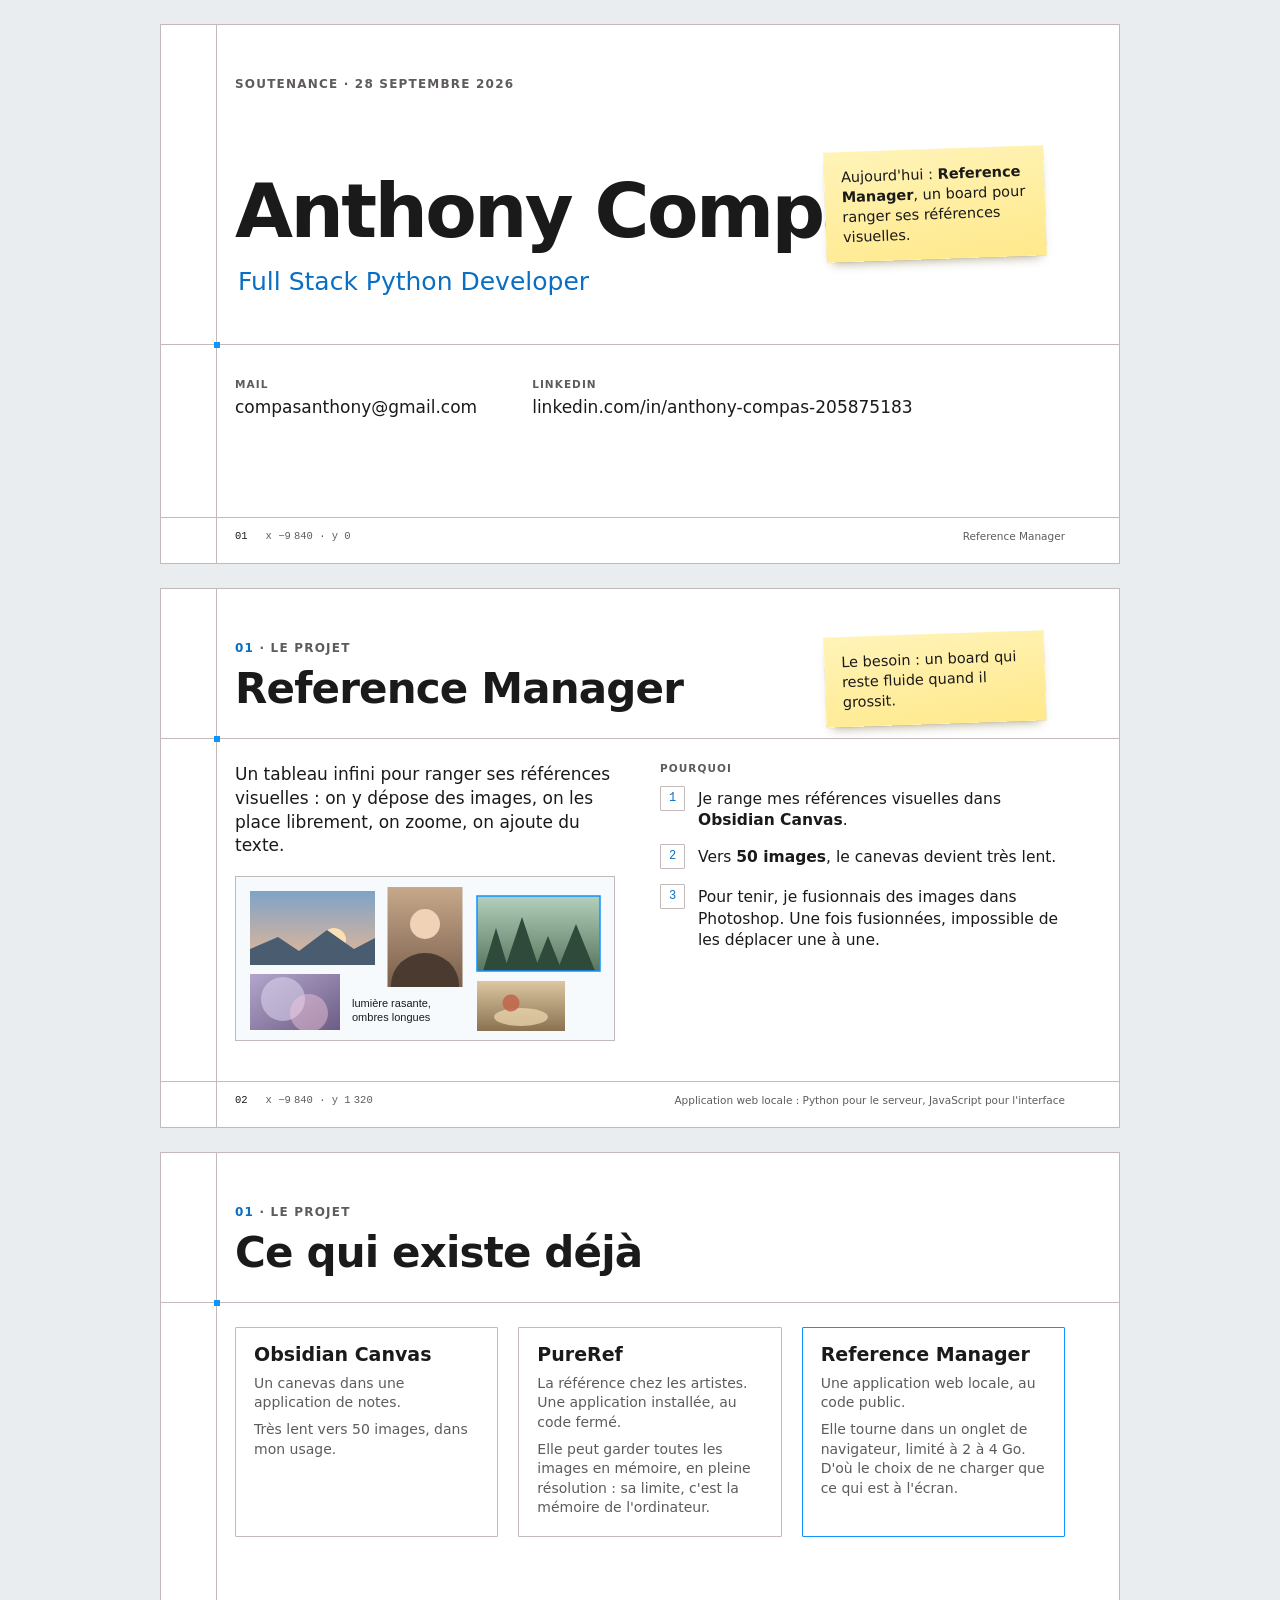
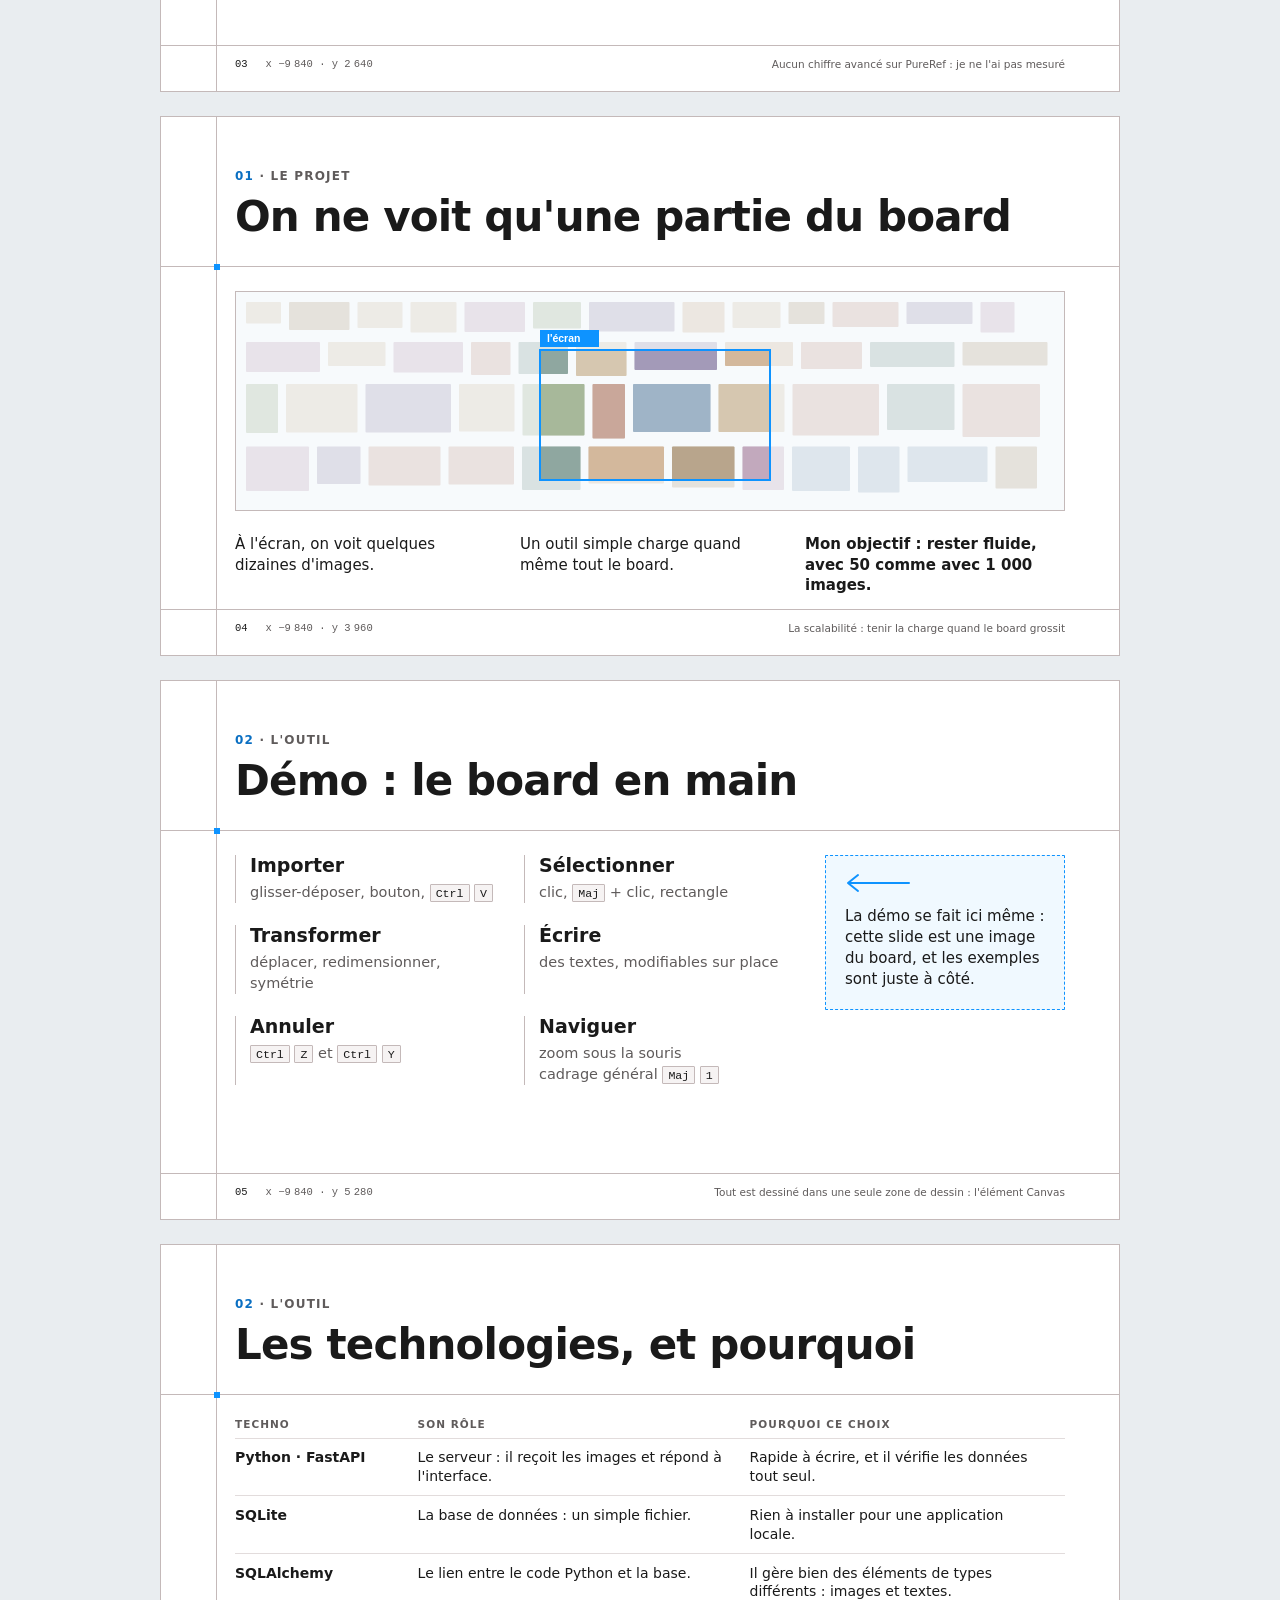
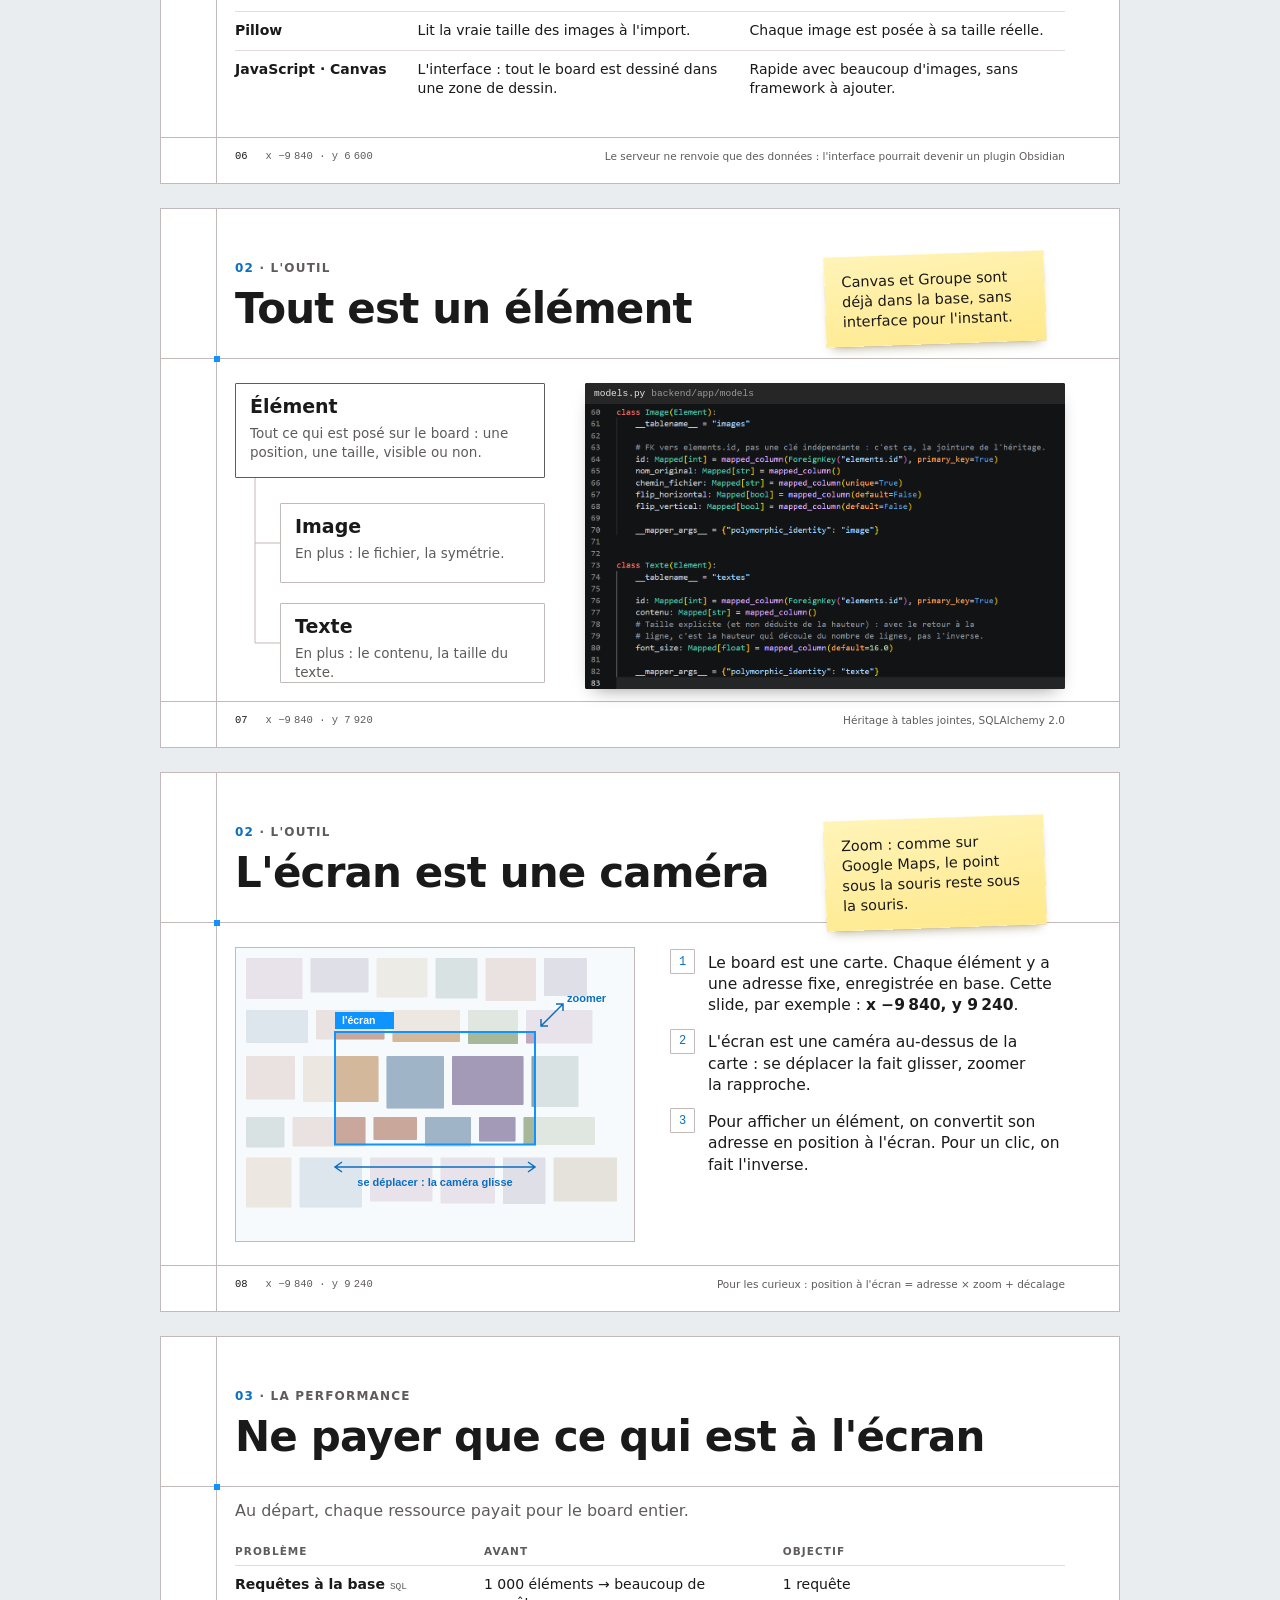
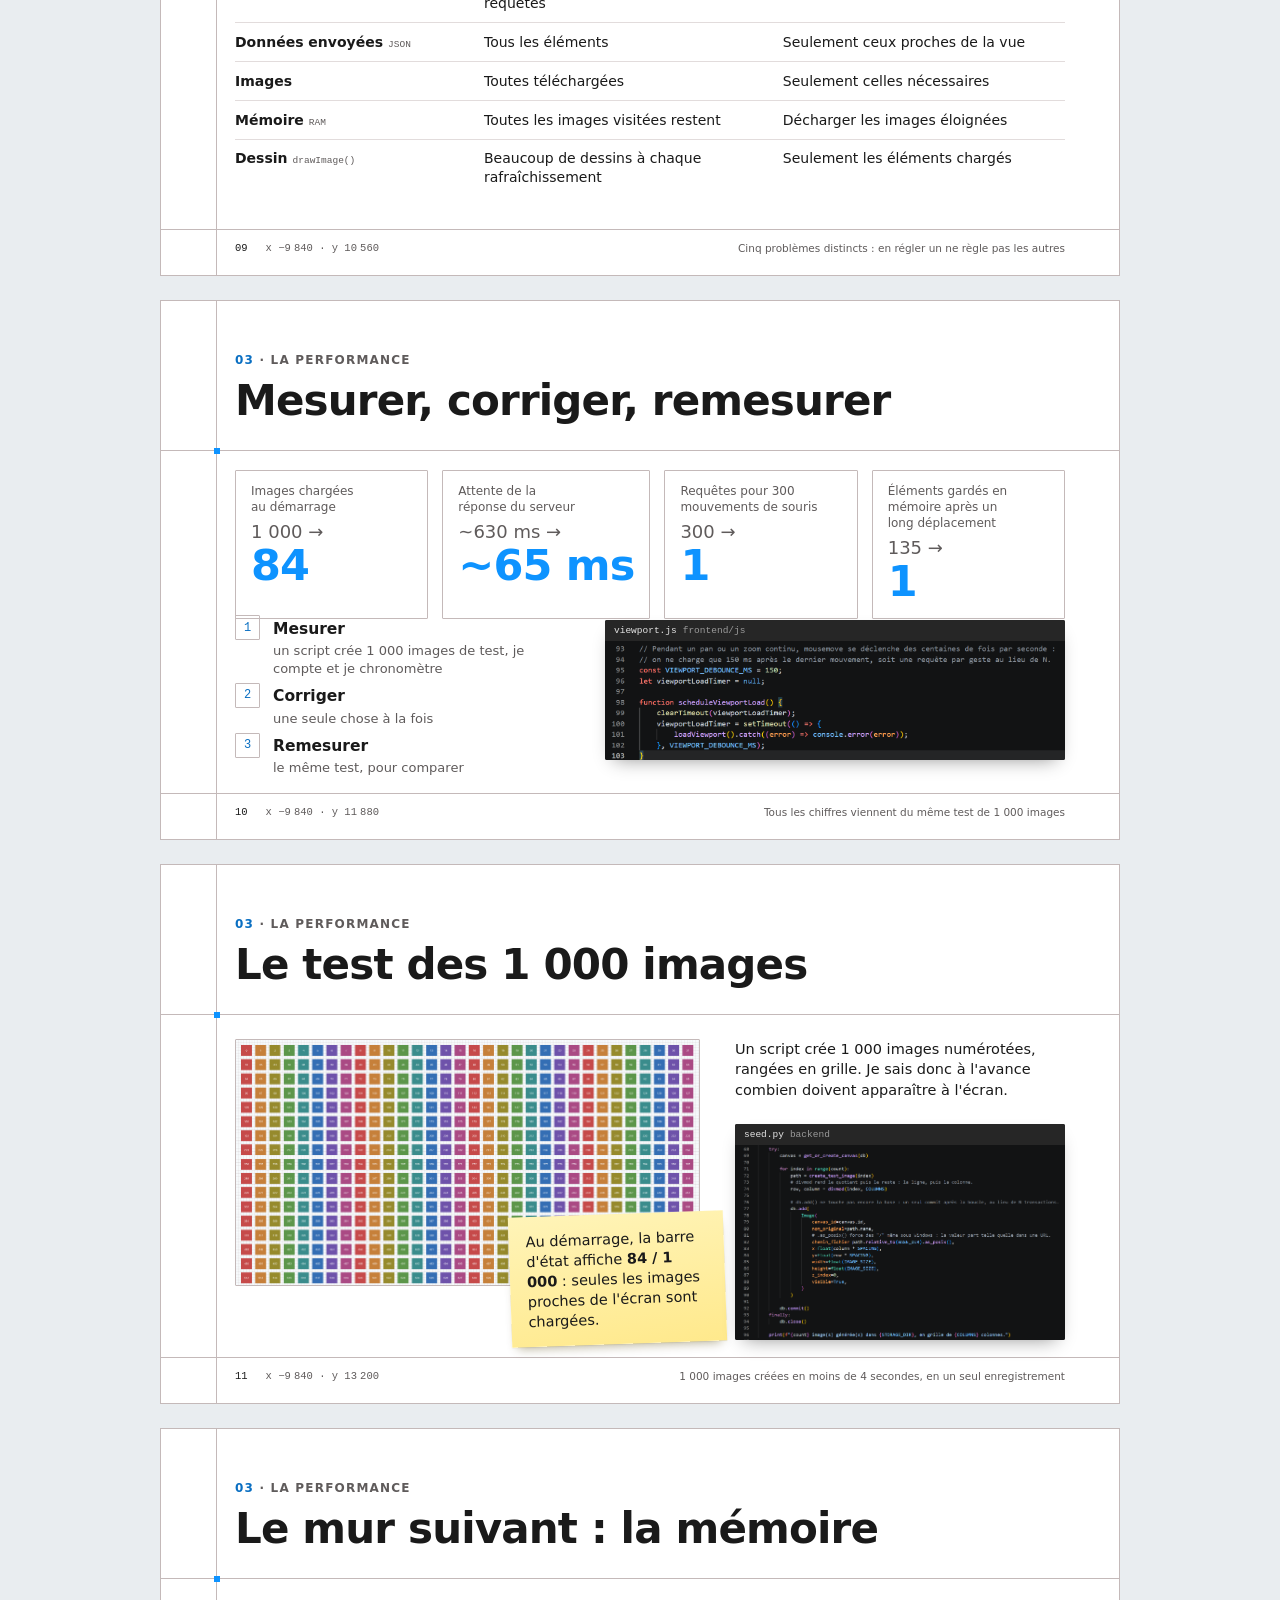
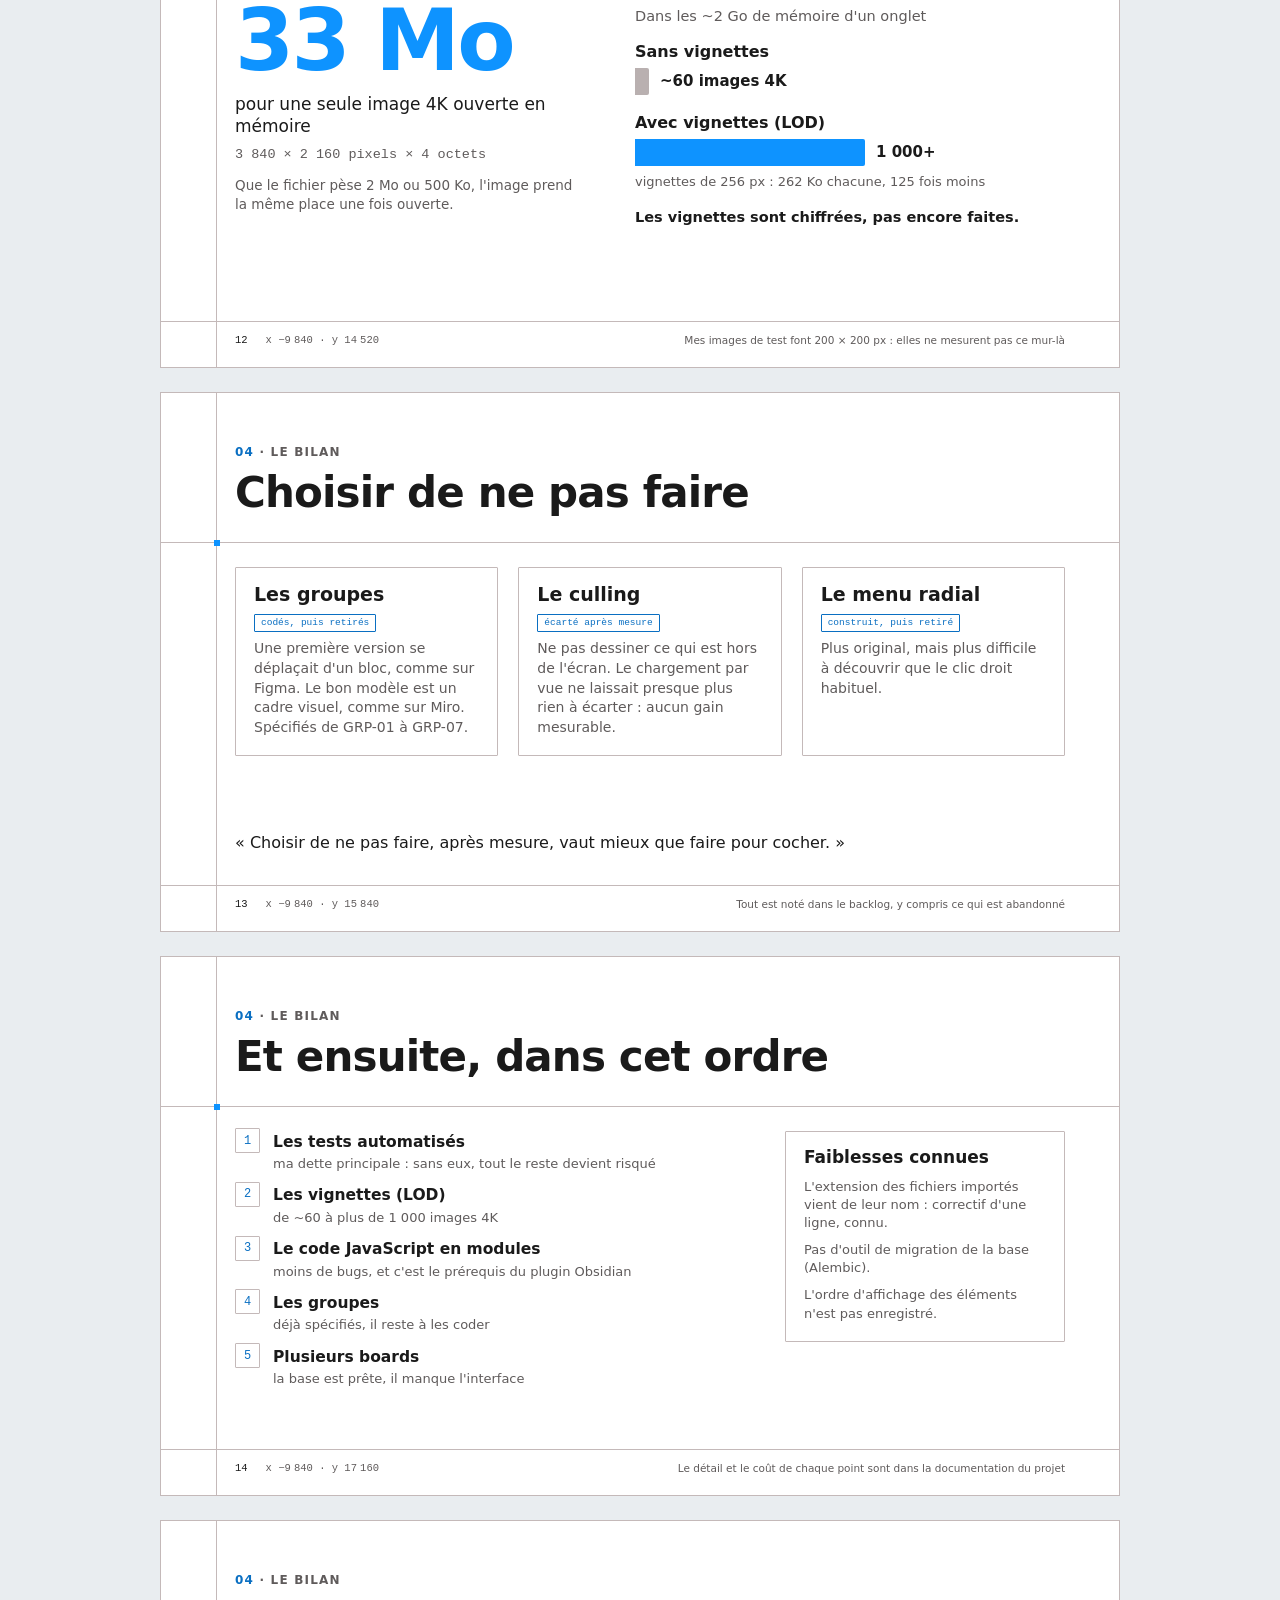
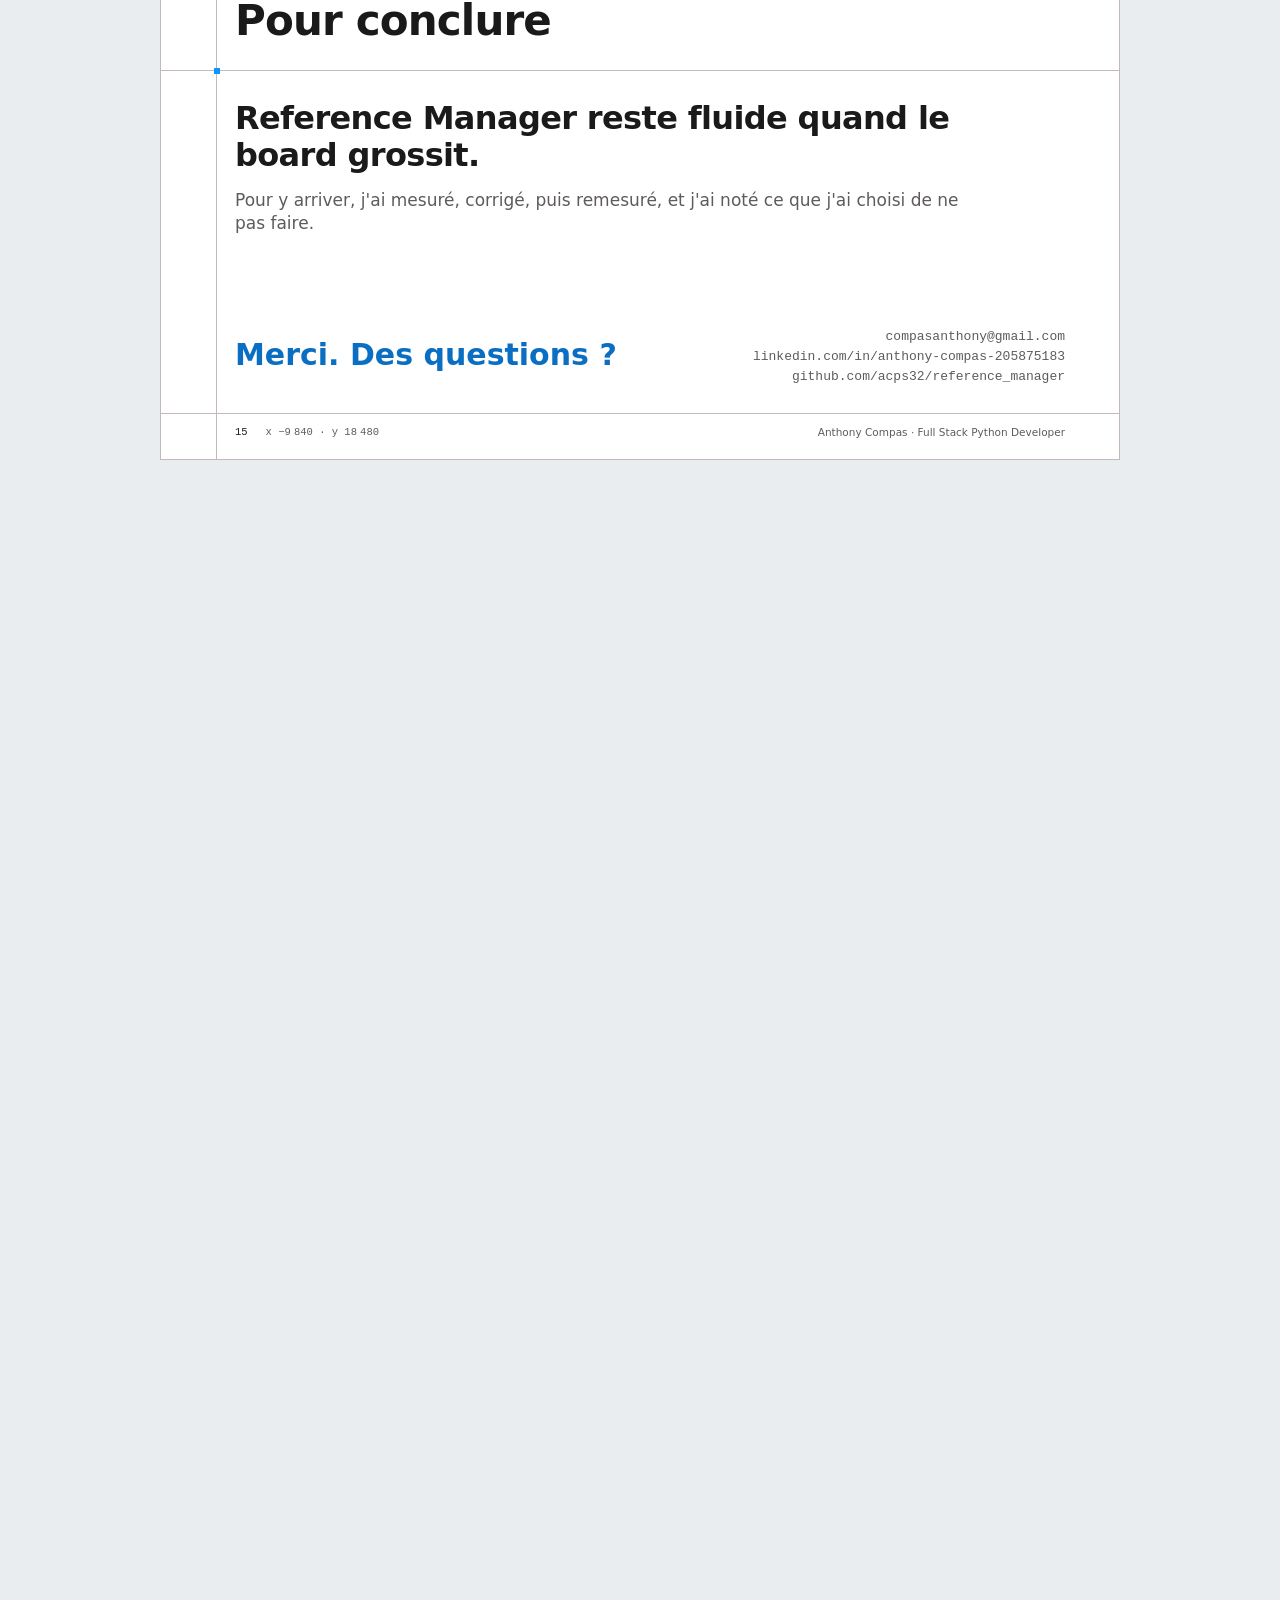
==== docs/soutenance/slides/slides.html @ 96c6995a "Add the defense slides, placed on the board itself The presentation happens inside Reference Manager" ====
<!DOCTYPE html>
<html lang="fr">
<head>
<meta charset="UTF-8">
<title>Reference Manager — soutenance</title>
<!--
    Source des slides. Sans ancre : aperçu de toutes les slides. Avec #N : la slide N seule, en 1920 × 1080,
    c'est ce que photographie export_slides.py. Les PNG sont ensuite posés sur le board par import_slides.py.
-->
<style>
:root {
    /* Tokens du thème clair de frontend/css/style.css : les slides sont faites dans la matière de l'outil. */
    --paper: #ffffff;
    --board: #f7fafc;
    --line: #c4b9b9;
    --line-soft: #e2dcdc;
    --ink: #1a1a1a;
    --ink-dim: #5f5b5b;
    --accent: #0e93ff;
    --accent-ink: #0a6fc2;
    --panel: #262626;
    --panel-text: #e3e3e3;
    --display: "Segoe UI Variable Display", "Segoe UI Variable", "Segoe UI", system-ui, sans-serif;
    --body: "Segoe UI Variable Text", "Segoe UI Variable", "Segoe UI", system-ui, sans-serif;
    --mono: "Cascadia Code", "Cascadia Mono", Consolas, monospace;
}

* { box-sizing: border-box; margin: 0; padding: 0; }
body { background: #e9edf0; color: var(--ink); font-family: var(--body); -webkit-font-smoothing: antialiased; }
body.preview { zoom: 0.5; display: flex; flex-direction: column; align-items: center; gap: 48px; padding: 48px; }
body.single { overflow: hidden; }
ul, ol { list-style: none; }
b, strong { font-weight: 600; }
.nw { white-space: nowrap; }

/* ===== Gabarit commun ===== */

.slide { position: relative; width: 1920px; height: 1080px; overflow: hidden; background: var(--paper); box-shadow: inset 0 0 0 2px var(--line); }
.block { position: absolute; }

/* Trois lignes de construction à des endroits fixes : marge de gauche, sous le titre, au-dessus du pied de page. */
.line { position: absolute; background: var(--line); }
.line.v { left: 112px; top: 0; bottom: 0; width: 2px; }
.line.h { left: 0; right: 0; height: 2px; }
.line.top { top: 300px; }
.line.bottom { top: 986px; }
.cross { position: absolute; left: 113px; top: 301px; width: 12px; height: 12px; margin: -5px 0 0 -5px; background: var(--accent); }

.kicker { position: absolute; left: 150px; top: 108px; font: 600 24px/1 var(--body); letter-spacing: 0.1em; text-transform: uppercase; color: var(--ink-dim); }
.kicker .num { color: var(--accent-ink); }
/* Titre sur une seule ligne : il doit tenir au-dessus de la ligne du haut, et à gauche du post-it quand il y en a un. */
h1 { position: absolute; left: 150px; top: 158px; white-space: nowrap; font: 600 84px/1.05 var(--display); letter-spacing: -0.02em; }

.footer { position: absolute; left: 150px; right: 110px; top: 1014px; display: flex; gap: 36px; font: 400 21px/1 var(--mono); color: var(--ink-dim); }
.footer .page { color: var(--ink); }
.footer .end { margin-left: auto; font-family: var(--body); }

.postit {
    position: absolute;
    padding: 30px 34px;
    background: linear-gradient(172deg, #fff4b8, #ffe98c);
    box-shadow: 0 1px 2px rgba(60, 50, 0, 0.12), 0 14px 22px -12px rgba(80, 64, 0, 0.45);
    font: 400 29px/1.38 var(--body);
    transform: rotate(-2deg);
}
.postit.corner { left: 1330px; top: 92px; width: 440px; }

.label { display: block; font: 600 21px/1 var(--body); letter-spacing: 0.1em; text-transform: uppercase; color: var(--ink-dim); }
.step { display: inline-grid; place-items: center; width: 50px; height: 50px; border: 2px solid var(--line); border-radius: 2px; font: 500 24px/1 var(--mono); color: var(--accent-ink); transform: translateY(-6px); }
.numbered { display: flex; flex-direction: column; gap: 30px; }
.numbered li { display: grid; grid-template-columns: 50px 1fr; gap: 26px; align-items: baseline; font-size: 31px; line-height: 1.38; text-wrap: pretty; }
.numbered .what { display: block; margin-top: 4px; font-size: 26px; color: var(--ink-dim); }

.card { padding: 32px 36px 36px; border: 2px solid var(--line); border-radius: 2px; background: var(--paper); }
.card h3 { font: 600 38px/1.15 var(--display); }
.card .sub { margin-top: 16px; font-size: 28px; line-height: 1.4; }
.card p { margin-top: 14px; font-size: 28px; line-height: 1.4; color: var(--ink-dim); }
.card.accent { border-color: var(--accent); }
.cards3 { display: grid; grid-template-columns: repeat(3, 1fr); gap: 40px; }
.tag { display: inline-block; margin-top: 16px; padding: 7px 12px; border: 1.5px solid currentColor; border-radius: 2px; font: 500 19px/1 var(--mono); color: var(--accent-ink); }

.editor { border-radius: 4px; overflow: hidden; background: #1f1f1f; box-shadow: 0 16px 36px -18px rgba(0, 0, 0, 0.45); }
.editor .tab { display: flex; align-items: center; gap: 12px; height: 42px; padding: 0 18px; background: var(--panel); font: 400 19px/1 var(--mono); color: var(--panel-text); }
.editor .tab span { color: #9a9a9a; }
.editor img { display: block; width: 100%; }

.table { width: 100%; border-collapse: collapse; }
.table th { padding: 0 24px 16px 0; text-align: left; font: 600 21px/1 var(--body); letter-spacing: 0.1em; text-transform: uppercase; color: var(--ink-dim); }
.table td { padding: 19px 28px 19px 0; border-top: 1.5px solid var(--line-soft); font-size: 28px; line-height: 1.35; vertical-align: top; }
.table td:first-child { font-weight: 600; }
.table small { margin-left: 10px; font: 400 19px/1 var(--mono); color: var(--ink-dim); }

kbd { display: inline-block; padding: 1px 10px; border: 1.5px solid var(--line); border-radius: 2px; background: #f6f3f3; font: 500 0.8em/1.3 var(--mono); color: var(--ink); }

/* ===== Slides particulières ===== */

.s-infos .line.top { top: 640px; }
.s-infos .cross { top: 641px; }
.name { position: absolute; left: 150px; top: 300px; font: 600 150px/1 var(--display); letter-spacing: -0.035em; }
.role { position: absolute; left: 156px; top: 490px; font: 400 50px/1 var(--display); color: var(--accent-ink); }
.contacts { position: absolute; left: 150px; top: 710px; display: flex; gap: 110px; font-size: 34px; }
.contacts .label { margin-bottom: 14px; }

.pitch { font-size: 34px; line-height: 1.4; }
.mini-board { margin-top: 36px; display: block; }

.statements { display: grid; grid-template-columns: repeat(3, 1fr); gap: 50px; font-size: 30px; line-height: 1.38; }
.statements p:last-child { font-weight: 600; }

.checklist { display: grid; grid-template-columns: 1fr 1fr; gap: 44px 56px; }
.checklist li { padding-left: 28px; border-left: 2px solid var(--line); }
.checklist b { display: block; font: 600 38px/1.1 var(--display); }
.checklist .detail { display: block; margin-top: 12px; font-size: 29px; line-height: 1.45; color: var(--ink-dim); }
.keys { white-space: nowrap; }
.here { display: flex; flex-direction: column; gap: 26px; padding: 34px 38px 38px; border: 2px dashed var(--accent); border-radius: 2px; background: rgba(14, 147, 255, 0.06); font-size: 30px; line-height: 1.4; }

.tiles { display: grid; grid-template-columns: repeat(4, 1fr); gap: 28px; }
.tile { padding: 26px 30px 30px; border: 2px solid var(--line); border-radius: 2px; }
.tile-label { min-height: 64px; font-size: 24px; line-height: 1.33; color: var(--ink-dim); text-wrap: balance; }
.tile-before { margin-top: 14px; font: 400 36px/1 var(--display); color: var(--ink-dim); white-space: nowrap; }
.tile-after { margin-top: 6px; font: 600 86px/1 var(--display); letter-spacing: -0.02em; color: var(--accent); white-space: nowrap; }

.shot { display: block; border: 2px solid var(--line); border-radius: 2px; }

.hero { font: 600 170px/0.9 var(--display); letter-spacing: -0.03em; color: var(--accent); white-space: nowrap; }
.hero-sub { margin-top: 26px; font-size: 34px; line-height: 1.35; }
.hero-calc { margin-top: 16px; font: 400 27px/1.3 var(--mono); color: var(--ink-dim); }
.hero-note { margin-top: 24px; font-size: 27px; line-height: 1.4; color: var(--ink-dim); }
.bars { display: flex; flex-direction: column; gap: 40px; }
.bar-label { font: 600 32px/1 var(--display); }
.bar-line { margin-top: 16px; display: flex; align-items: center; gap: 22px; }
.bar { height: 54px; border-radius: 0 4px 4px 0; }
.bar-value { font: 600 30px/1 var(--display); white-space: nowrap; }
.bar-note { margin-top: 16px; font-size: 26px; color: var(--ink-dim); }

.quote { font-size: 32px; line-height: 1.35; }

.statement { font: 600 64px/1.15 var(--display); letter-spacing: -0.02em; }
.thanks { font: 600 60px/1 var(--display); color: var(--accent-ink); }
.contact-lines { display: flex; flex-direction: column; gap: 14px; font: 400 26px/1 var(--mono); color: var(--ink-dim); text-align: right; }
</style>
</head>
<body>

<!-- ============ 1 · PAGE D'INFOS ============ -->

<section class="slide s-infos">
    <i class="line v"></i><i class="line h top"></i><i class="line h bottom"></i><i class="cross"></i>
    <p class="kicker">Soutenance · 28 septembre 2026</p>
    <p class="name">Anthony Compas</p>
    <p class="role">Full Stack Python Developer</p>
    <div class="contacts">
        <p><span class="label">Mail</span>compasanthony@gmail.com</p>
        <p><span class="label">LinkedIn</span>linkedin.com/in/anthony-compas-205875183</p>
    </div>
    <p class="postit" style="left:1330px;top:250px;width:440px">Aujourd'hui&nbsp;: <b>Reference Manager</b>, un board pour ranger ses références visuelles.</p>
    <div class="footer"><span class="page"></span><span class="where"></span><span class="end">Reference Manager</span></div>
</section>

<!-- ============ 01 · LE PROJET ============ -->

<section class="slide">
    <i class="line v"></i><i class="line h top"></i><i class="line h bottom"></i><i class="cross"></i>
    <p class="kicker"><span class="num">01</span> · Le projet</p>
    <h1>Reference Manager</h1>
    <p class="postit corner">Le besoin&nbsp;: un board qui reste fluide quand il grossit.</p>
    <div class="block" style="left:150px;top:350px;width:760px">
        <p class="pitch">Un tableau infini pour ranger ses références visuelles&nbsp;: on y dépose des images, on les place librement, on zoome, on ajoute du texte.</p>
        <svg class="mini-board" width="760" height="330" viewBox="0 0 760 330" aria-hidden="true">
            <defs>
                <linearGradient id="g-sky" x1="0" y1="0" x2="0" y2="1"><stop offset="0" stop-color="#7fa3c7"/><stop offset="1" stop-color="#e8b894"/></linearGradient>
                <linearGradient id="g-portrait" x1="0" y1="0" x2="0" y2="1"><stop offset="0" stop-color="#c7a88b"/><stop offset="1" stop-color="#7a5f4c"/></linearGradient>
                <linearGradient id="g-forest" x1="0" y1="0" x2="0" y2="1"><stop offset="0" stop-color="#b3d0bc"/><stop offset="1" stop-color="#58765f"/></linearGradient>
                <linearGradient id="g-violet" x1="0" y1="0" x2="1" y2="1"><stop offset="0" stop-color="#b3a6cc"/><stop offset="1" stop-color="#6c5d84"/></linearGradient>
                <linearGradient id="g-still" x1="0" y1="0" x2="0" y2="1"><stop offset="0" stop-color="#dcc7a2"/><stop offset="1" stop-color="#8a7250"/></linearGradient>
                <clipPath id="c-portrait"><rect x="305" y="22" width="150" height="200"/></clipPath>
                <clipPath id="c-forest"><rect x="484" y="40" width="246" height="150"/></clipPath>
                <clipPath id="c-violet"><rect x="30" y="196" width="180" height="112"/></clipPath>
            </defs>
            <rect x="1" y="1" width="758" height="328" fill="#f7fafc" stroke="#c4b9b9" stroke-width="2"/>
            <rect x="30" y="30" width="250" height="148" fill="url(#g-sky)"/>
            <circle cx="198" cy="128" r="24" fill="#fbe0b4"/>
            <polygon points="30,178 30,146 86,122 128,150 184,108 238,146 280,124 280,178" fill="#4a5d70"/>
            <rect x="305" y="22" width="150" height="200" fill="url(#g-portrait)"/>
            <g clip-path="url(#c-portrait)"><circle cx="380" cy="96" r="30" fill="#f0d2b6"/><ellipse cx="380" cy="218" rx="68" ry="64" fill="#4a3a30"/></g>
            <rect x="484" y="40" width="246" height="150" fill="url(#g-forest)"/>
            <g clip-path="url(#c-forest)" fill="#2f4a3a">
                <polygon points="496,190 522,104 548,190"/><polygon points="538,190 574,82 610,190"/>
                <polygon points="598,190 626,120 654,190"/><polygon points="644,190 682,96 720,190"/>
            </g>
            <rect x="484" y="40" width="246" height="150" fill="none" stroke="#0e93ff" stroke-width="3"/>
            <rect x="30" y="196" width="180" height="112" fill="url(#g-violet)"/>
            <g clip-path="url(#c-violet)"><circle cx="96" cy="246" r="44" fill="#e0d6f0" opacity="0.55"/><circle cx="148" cy="274" r="38" fill="#f3c7dc" opacity="0.45"/></g>
            <text x="234" y="262" fill="#1a1a1a" font-family="Segoe UI Variable Text, Segoe UI, sans-serif" font-size="22">lumière rasante,</text>
            <text x="234" y="290" fill="#1a1a1a" font-family="Segoe UI Variable Text, Segoe UI, sans-serif" font-size="22">ombres longues</text>
            <rect x="484" y="210" width="176" height="100" fill="url(#g-still)"/>
            <ellipse cx="572" cy="282" rx="54" ry="18" fill="#f1dcb4" opacity="0.7"/>
            <circle cx="552" cy="254" r="17" fill="#c0644b" opacity="0.85"/>
        </svg>
    </div>
    <div class="block" style="left:1000px;top:350px;width:810px">
        <span class="label">Pourquoi</span>
        <ol class="numbered" style="margin-top:30px">
            <li><span class="step">1</span><p>Je range mes références visuelles dans <b>Obsidian Canvas</b>.</p></li>
            <li><span class="step">2</span><p>Vers <b>50 images</b>, le canevas devient très lent.</p></li>
            <li><span class="step">3</span><p>Pour tenir, je fusionnais des images dans Photoshop. Une fois fusionnées, impossible de les déplacer une à une.</p></li>
        </ol>
    </div>
    <div class="footer"><span class="page"></span><span class="where"></span><span class="end">Application web locale&nbsp;: Python pour le serveur, JavaScript pour l'interface</span></div>
</section>

<section class="slide">
    <i class="line v"></i><i class="line h top"></i><i class="line h bottom"></i><i class="cross"></i>
    <p class="kicker"><span class="num">01</span> · Le projet</p>
    <h1>Ce qui existe déjà</h1>
    <div class="block cards3" style="left:150px;top:350px;width:1660px">
        <article class="card">
            <h3>Obsidian Canvas</h3>
            <p class="sub">Un canevas dans une application de notes.</p>
            <p>Très lent vers 50 images, dans mon usage.</p>
        </article>
        <article class="card">
            <h3>PureRef</h3>
            <p class="sub">La référence chez les artistes. Une application installée, au code fermé.</p>
            <p>Elle peut garder toutes les images en mémoire, en pleine résolution&nbsp;: sa limite, c'est la mémoire de l'ordinateur.</p>
        </article>
        <article class="card accent">
            <h3>Reference Manager</h3>
            <p class="sub">Une application web locale, au code public.</p>
            <p>Elle tourne dans un onglet de navigateur, limité à <span class="nw">2 à 4 Go</span>. D'où le choix de ne charger que ce qui est à l'écran.</p>
        </article>
    </div>
    <div class="footer"><span class="page"></span><span class="where"></span><span class="end">Aucun chiffre avancé sur PureRef&nbsp;: je ne l'ai pas mesuré</span></div>
</section>

<section class="slide">
    <i class="line v"></i><i class="line h top"></i><i class="line h bottom"></i><i class="cross"></i>
    <p class="kicker"><span class="num">01</span> · Le projet</p>
    <h1>On ne voit qu'une partie du board</h1>
    <svg class="block window-figure" style="left:150px;top:350px" width="1660" height="440" viewBox="0 0 1660 440" aria-hidden="true"></svg>
    <div class="block statements" style="left:150px;top:836px;width:1660px">
        <p>À l'écran, on voit quelques dizaines d'images.</p>
        <p>Un outil simple charge quand même tout le board.</p>
        <p>Mon objectif&nbsp;: rester fluide, avec 50 comme avec <span class="nw">1 000</span> images.</p>
    </div>
    <div class="footer"><span class="page"></span><span class="where"></span><span class="end">La scalabilité&nbsp;: tenir la charge quand le board grossit</span></div>
</section>

<!-- ============ 02 · L'OUTIL ============ -->

<section class="slide">
    <i class="line v"></i><i class="line h top"></i><i class="line h bottom"></i><i class="cross"></i>
    <p class="kicker"><span class="num">02</span> · L'outil</p>
    <h1>Démo&nbsp;: le board en main</h1>
    <ul class="block checklist" style="left:150px;top:350px;width:1100px">
        <li><b>Importer</b><span class="detail">glisser-déposer, bouton, <span class="keys"><kbd>Ctrl</kbd> <kbd>V</kbd></span></span></li>
        <li><b>Sélectionner</b><span class="detail">clic, <span class="keys"><kbd>Maj</kbd> + clic</span>, rectangle</span></li>
        <li><b>Transformer</b><span class="detail">déplacer, redimensionner, symétrie</span></li>
        <li><b>Écrire</b><span class="detail">des textes, modifiables sur place</span></li>
        <li><b>Annuler</b><span class="detail"><span class="keys"><kbd>Ctrl</kbd> <kbd>Z</kbd></span> et <span class="keys"><kbd>Ctrl</kbd> <kbd>Y</kbd></span></span></li>
        <li><b>Naviguer</b><span class="detail">zoom sous la souris<br>cadrage général <span class="keys"><kbd>Maj</kbd> <kbd>1</kbd></span></span></li>
    </ul>
    <aside class="block here" style="left:1330px;top:350px;width:480px">
        <svg width="132" height="40" viewBox="0 0 132 40" aria-hidden="true"><path d="M128 20H8M26 4L6 20L26 36" fill="none" stroke="#0e93ff" stroke-width="4" stroke-linecap="round" stroke-linejoin="round"/></svg>
        <p>La démo se fait ici même&nbsp;: cette slide est une image du board, et les exemples sont juste à côté.</p>
    </aside>
    <div class="footer"><span class="page"></span><span class="where"></span><span class="end">Tout est dessiné dans une seule zone de dessin&nbsp;: l'élément Canvas</span></div>
</section>

<section class="slide">
    <i class="line v"></i><i class="line h top"></i><i class="line h bottom"></i><i class="cross"></i>
    <p class="kicker"><span class="num">02</span> · L'outil</p>
    <h1>Les technologies, et pourquoi</h1>
    <table class="block table" style="left:150px;top:350px;width:1660px">
        <thead><tr><th style="width:22%">Techno</th><th style="width:40%">Son rôle</th><th>Pourquoi ce choix</th></tr></thead>
        <tbody>
            <tr><td>Python · FastAPI</td><td>Le serveur&nbsp;: il reçoit les images et répond à l'interface.</td><td>Rapide à écrire, et il vérifie les données tout seul.</td></tr>
            <tr><td>SQLite</td><td>La base de données&nbsp;: un simple fichier.</td><td>Rien à installer pour une application locale.</td></tr>
            <tr><td>SQLAlchemy</td><td>Le lien entre le code Python et la base.</td><td>Il gère bien des éléments de types différents&nbsp;: images et textes.</td></tr>
            <tr><td>Pillow</td><td>Lit la vraie taille des images à l'import.</td><td>Chaque image est posée à sa taille réelle.</td></tr>
            <tr><td>JavaScript · Canvas</td><td>L'interface&nbsp;: tout le board est dessiné dans une zone de dessin.</td><td>Rapide avec beaucoup d'images, sans framework à ajouter.</td></tr>
        </tbody>
    </table>
    <div class="footer"><span class="page"></span><span class="where"></span><span class="end">Le serveur ne renvoie que des données&nbsp;: l'interface pourrait devenir un plugin Obsidian</span></div>
</section>

<section class="slide">
    <i class="line v"></i><i class="line h top"></i><i class="line h bottom"></i><i class="cross"></i>
    <p class="kicker"><span class="num">02</span> · L'outil</p>
    <h1>Tout est un élément</h1>
    <div class="block" style="left:150px;top:350px;width:620px;height:600px">
        <svg style="position:absolute;inset:0" width="620" height="600" viewBox="0 0 620 600" aria-hidden="true">
            <path d="M40 190V520M40 320H90M40 520H90" fill="none" stroke="#c4b9b9" stroke-width="2"/>
        </svg>
        <div class="card block" style="left:0;top:0;width:620px;height:190px;padding:24px 28px;border-color:var(--ink-dim)">
            <h3>Élément</h3>
            <p style="margin-top:12px;font-size:27px">Tout ce qui est posé sur le board&nbsp;: une position, une taille, visible ou non.</p>
        </div>
        <div class="card block" style="left:90px;top:240px;width:530px;height:160px;padding:24px 28px">
            <h3>Image</h3>
            <p style="margin-top:12px;font-size:27px">En plus&nbsp;: le fichier, la symétrie.</p>
        </div>
        <div class="card block" style="left:90px;top:440px;width:530px;height:160px;padding:24px 28px">
            <h3>Texte</h3>
            <p style="margin-top:12px;font-size:27px">En plus&nbsp;: le contenu, la taille du texte.</p>
        </div>
    </div>
    <div class="block editor" style="left:850px;top:350px;width:960px">
        <div class="tab">models.py <span>backend/app/models</span></div>
        <img src="screens/models.png" alt="">
    </div>
    <p class="postit corner">Canvas et Groupe sont déjà dans la base, sans interface pour l'instant.</p>
    <div class="footer"><span class="page"></span><span class="where"></span><span class="end">Héritage à tables jointes, SQLAlchemy 2.0</span></div>
</section>

<section class="slide">
    <i class="line v"></i><i class="line h top"></i><i class="line h bottom"></i><i class="cross"></i>
    <p class="kicker"><span class="num">02</span> · L'outil</p>
    <h1>L'écran est une caméra</h1>
    <svg class="block camera-figure" style="left:150px;top:350px" width="800" height="590" viewBox="0 0 800 590" aria-hidden="true"></svg>
    <ol class="block numbered" style="left:1020px;top:360px;width:790px">
        <li><span class="step">1</span><p>Le board est une carte. Chaque élément y a une adresse fixe, enregistrée en base. Cette slide, par exemple&nbsp;: <b class="nw self-position"></b>.</p></li>
        <li><span class="step">2</span><p>L'écran est une caméra au-dessus de la carte&nbsp;: se déplacer la fait glisser, zoomer la rapproche.</p></li>
        <li><span class="step">3</span><p>Pour afficher un élément, on convertit son adresse en position à l'écran. Pour un clic, on fait l'inverse.</p></li>
    </ol>
    <p class="postit corner">Zoom&nbsp;: comme sur Google Maps, le point sous la souris reste sous la souris.</p>
    <div class="footer"><span class="page"></span><span class="where"></span><span class="end">Pour les curieux&nbsp;: position à l'écran = adresse × zoom + décalage</span></div>
</section>

<!-- ============ 03 · LA PERFORMANCE ============ -->

<section class="slide">
    <i class="line v"></i><i class="line h top"></i><i class="line h bottom"></i><i class="cross"></i>
    <p class="kicker"><span class="num">03</span> · La performance</p>
    <h1>Ne payer que ce qui est à l'écran</h1>
    <p class="block" style="left:150px;top:330px;font-size:32px;color:var(--ink-dim)">Au départ, chaque ressource payait pour le board entier.</p>
    <table class="block table" style="left:150px;top:420px;width:1660px">
        <thead><tr><th style="width:30%">Problème</th><th style="width:36%">Avant</th><th>Objectif</th></tr></thead>
        <tbody>
            <tr><td>Requêtes à la base<small>SQL</small></td><td><span class="nw">1 000</span> éléments → beaucoup de requêtes</td><td>1 requête</td></tr>
            <tr><td>Données envoyées<small>JSON</small></td><td>Tous les éléments</td><td>Seulement ceux proches de la vue</td></tr>
            <tr><td>Images</td><td>Toutes téléchargées</td><td>Seulement celles nécessaires</td></tr>
            <tr><td>Mémoire<small>RAM</small></td><td>Toutes les images visitées restent</td><td>Décharger les images éloignées</td></tr>
            <tr><td>Dessin<small>drawImage()</small></td><td>Beaucoup de dessins à chaque rafraîchissement</td><td>Seulement les éléments chargés</td></tr>
        </tbody>
    </table>
    <div class="footer"><span class="page"></span><span class="where"></span><span class="end">Cinq problèmes distincts&nbsp;: en régler un ne règle pas les autres</span></div>
</section>

<section class="slide">
    <i class="line v"></i><i class="line h top"></i><i class="line h bottom"></i><i class="cross"></i>
    <p class="kicker"><span class="num">03</span> · La performance</p>
    <h1>Mesurer, corriger, remesurer</h1>
    <div class="block tiles" style="left:150px;top:340px;width:1660px">
        <div class="tile"><p class="tile-label">Images chargées au démarrage</p><p class="tile-before">1 000 →</p><p class="tile-after">84</p></div>
        <div class="tile"><p class="tile-label">Attente de la réponse du serveur</p><p class="tile-before">~630 ms →</p><p class="tile-after">~65 ms</p></div>
        <div class="tile"><p class="tile-label">Requêtes pour 300 mouvements de souris</p><p class="tile-before">300 →</p><p class="tile-after">1</p></div>
        <div class="tile"><p class="tile-label">Éléments gardés en mémoire après un long déplacement</p><p class="tile-before">135 →</p><p class="tile-after">1</p></div>
    </div>
    <ol class="block numbered" style="left:150px;top:636px;width:680px;gap:16px">
        <li><span class="step">1</span><p><b>Mesurer</b><span class="what">un script crée <span class="nw">1 000</span> images de test, je compte et je chronomètre</span></p></li>
        <li><span class="step">2</span><p><b>Corriger</b><span class="what">une seule chose à la fois</span></p></li>
        <li><span class="step">3</span><p><b>Remesurer</b><span class="what">le même test, pour comparer</span></p></li>
    </ol>
    <div class="block editor" style="left:890px;top:640px;width:920px">
        <div class="tab">viewport.js <span>frontend/js</span></div>
        <img src="screens/viewport.png" alt="">
    </div>
    <div class="footer"><span class="page"></span><span class="where"></span><span class="end">Tous les chiffres viennent du même test de <span class="nw">1 000</span> images</span></div>
</section>

<section class="slide">
    <i class="line v"></i><i class="line h top"></i><i class="line h bottom"></i><i class="cross"></i>
    <p class="kicker"><span class="num">03</span> · La performance</p>
    <h1>Le test des <span class="nw">1 000</span> images</h1>
    <img class="block shot" src="screens/board-1000.png" alt="" style="left:150px;top:350px;width:930px">
    <p class="postit" style="left:700px;top:700px;width:430px">Au démarrage, la barre d'état affiche <b>84 / 1 000</b>&nbsp;: seules les images proches de l'écran sont chargées.</p>
    <p class="block" style="left:1150px;top:350px;width:660px;font-size:29px;line-height:1.4">Un script crée <span class="nw">1 000</span> images numérotées, rangées en grille. Je sais donc à l'avance combien doivent apparaître à l'écran.</p>
    <div class="block editor" style="left:1150px;top:520px;width:660px">
        <div class="tab">seed.py <span>backend</span></div>
        <img src="screens/seed.png" alt="">
    </div>
    <div class="footer"><span class="page"></span><span class="where"></span><span class="end"><span class="nw">1 000</span> images créées en moins de 4 secondes, en un seul enregistrement</span></div>
</section>

<section class="slide">
    <i class="line v"></i><i class="line h top"></i><i class="line h bottom"></i><i class="cross"></i>
    <p class="kicker"><span class="num">03</span> · La performance</p>
    <h1>Le mur suivant&nbsp;: la mémoire</h1>
    <div class="block" style="left:150px;top:350px;width:700px">
        <p class="hero">33 Mo</p>
        <p class="hero-sub">pour une seule image 4K ouverte en mémoire</p>
        <p class="hero-calc">3 840 × 2 160 pixels × 4 octets</p>
        <p class="hero-note">Que le fichier pèse 2 Mo ou 500 Ko, l'image prend la même place une fois ouverte.</p>
    </div>
    <div class="block bars" style="left:950px;top:360px;width:860px">
        <p style="font-size:29px;color:var(--ink-dim)">Dans les ~2 Go de mémoire d'un onglet</p>
        <!-- Même échelle pour les deux barres : 460 px pour 1 000 images, donc ~28 px pour 60. -->
        <div>
            <p class="bar-label">Sans vignettes</p>
            <div class="bar-line"><div class="bar" style="width:28px;background:#b9b0b0"></div><p class="bar-value">~60 images 4K</p></div>
        </div>
        <div>
            <p class="bar-label">Avec vignettes (LOD)</p>
            <div class="bar-line"><div class="bar" style="width:460px;background:var(--accent)"></div><p class="bar-value">1 000+</p></div>
            <p class="bar-note">vignettes de 256 px&nbsp;: 262 Ko chacune, 125 fois moins</p>
        </div>
        <p style="font-size:29px;font-weight:600">Les vignettes sont chiffrées, pas encore faites.</p>
    </div>
    <div class="footer"><span class="page"></span><span class="where"></span><span class="end">Mes images de test font 200 × 200 px&nbsp;: elles ne mesurent pas ce mur-là</span></div>
</section>

<!-- ============ 04 · LE BILAN ============ -->

<section class="slide">
    <i class="line v"></i><i class="line h top"></i><i class="line h bottom"></i><i class="cross"></i>
    <p class="kicker"><span class="num">04</span> · Le bilan</p>
    <h1>Choisir de ne pas faire</h1>
    <div class="block cards3" style="left:150px;top:350px;width:1660px">
        <article class="card">
            <h3>Les groupes</h3>
            <span class="tag">codés, puis retirés</span>
            <p>Une première version se déplaçait d'un bloc, comme sur Figma. Le bon modèle est un cadre visuel, comme sur Miro. Spécifiés de GRP-01 à GRP-07.</p>
        </article>
        <article class="card">
            <h3>Le culling</h3>
            <span class="tag">écarté après mesure</span>
            <p>Ne pas dessiner ce qui est hors de l'écran. Le chargement par vue ne laissait presque plus rien à écarter&nbsp;: aucun gain mesurable.</p>
        </article>
        <article class="card">
            <h3>Le menu radial</h3>
            <span class="tag">construit, puis retiré</span>
            <p>Plus original, mais plus difficile à découvrir que le clic droit habituel.</p>
        </article>
    </div>
    <p class="block quote" style="left:150px;top:880px">«&nbsp;Choisir de ne pas faire, après mesure, vaut mieux que faire pour cocher.&nbsp;»</p>
    <div class="footer"><span class="page"></span><span class="where"></span><span class="end">Tout est noté dans le backlog, y compris ce qui est abandonné</span></div>
</section>

<section class="slide">
    <i class="line v"></i><i class="line h top"></i><i class="line h bottom"></i><i class="cross"></i>
    <p class="kicker"><span class="num">04</span> · Le bilan</p>
    <h1>Et ensuite, dans cet ordre</h1>
    <ol class="block numbered" style="left:150px;top:350px;width:1000px;gap:24px">
        <li><span class="step">1</span><p><b>Les tests automatisés</b><span class="what">ma dette principale&nbsp;: sans eux, tout le reste devient risqué</span></p></li>
        <li><span class="step">2</span><p><b>Les vignettes (LOD)</b><span class="what">de ~60 à plus de <span class="nw">1 000</span> images 4K</span></p></li>
        <li><span class="step">3</span><p><b>Le code JavaScript en modules</b><span class="what">moins de bugs, et c'est le prérequis du plugin Obsidian</span></p></li>
        <li><span class="step">4</span><p><b>Les groupes</b><span class="what">déjà spécifiés, il reste à les coder</span></p></li>
        <li><span class="step">5</span><p><b>Plusieurs boards</b><span class="what">la base est prête, il manque l'interface</span></p></li>
    </ol>
    <aside class="block card" style="left:1250px;top:350px;width:560px">
        <h3 style="font-size:34px">Faiblesses connues</h3>
        <ul style="margin-top:20px;display:flex;flex-direction:column;gap:18px;font-size:26px;line-height:1.4;color:var(--ink-dim)">
            <li>L'extension des fichiers importés vient de leur nom&nbsp;: correctif d'une ligne, connu.</li>
            <li>Pas d'outil de migration de la base (Alembic).</li>
            <li>L'ordre d'affichage des éléments n'est pas enregistré.</li>
        </ul>
    </aside>
    <div class="footer"><span class="page"></span><span class="where"></span><span class="end">Le détail et le coût de chaque point sont dans la documentation du projet</span></div>
</section>

<section class="slide">
    <i class="line v"></i><i class="line h top"></i><i class="line h bottom"></i><i class="cross"></i>
    <p class="kicker"><span class="num">04</span> · Le bilan</p>
    <h1>Pour conclure</h1>
    <div class="block" style="left:150px;top:360px;width:1500px">
        <p class="statement">Reference Manager reste fluide quand le board grossit.</p>
        <p style="margin-top:30px;font-size:34px;line-height:1.4;color:var(--ink-dim)">Pour y arriver, j'ai mesuré, corrigé, puis remesuré, et j'ai noté ce que j'ai choisi de ne pas faire.</p>
    </div>
    <p class="block thanks" style="left:150px;top:840px">Merci. Des questions&nbsp;?</p>
    <div class="block contact-lines" style="right:110px;top:820px">
        <span>compasanthony@gmail.com</span>
        <span>linkedin.com/in/anthony-compas-205875183</span>
        <span>github.com/acps32/reference_manager</span>
    </div>
    <div class="footer"><span class="page"></span><span class="where"></span><span class="end">Anthony Compas · Full Stack Python Developer</span></div>
</section>

<script>
// Même disposition que import_slides.py : les slides en colonne, dans l'ordre, à gauche de la grille du seed.
const ORIGIN_X = -9840;
const ORIGIN_Y = 0;
const COLUMNS = 1;
const PITCH_X = 2160;
const PITCH_Y = 1320;

const slides = [...document.querySelectorAll(".slide")];
const formatNumber = (value) => new Intl.NumberFormat("fr-FR").format(value).replace("-", "−");

slides.forEach((slide, index) => {
    const x = ORIGIN_X + (index % COLUMNS) * PITCH_X;
    const y = ORIGIN_Y + Math.floor(index / COLUMNS) * PITCH_Y;
    slide.querySelector(".page").textContent = String(index + 1).padStart(2, "0");
    slide.querySelector(".where").textContent = `x ${formatNumber(x)} · y ${formatNumber(y)}`;
    const self = slide.querySelector(".self-position");
    if (self) self.textContent = `x ${formatNumber(x)}, y ${formatNumber(y)}`;
});

// Générateur pseudo-aléatoire à graine fixe : la même disposition à chaque export.
function seededRandom(seed) {
    return () => {
        seed = (seed + 0x6d2b79f5) | 0;
        let t = Math.imul(seed ^ (seed >>> 15), 1 | seed);
        t = (t + Math.imul(t ^ (t >>> 7), 61 | t)) ^ t;
        return ((t ^ (t >>> 14)) >>> 0) / 4294967296;
    };
}
const MUTED = ["#9fb4c7", "#d3b89c", "#a7b89a", "#c2a9bd", "#b8a58c", "#8fa7a0", "#d6c7b0", "#a39ab8", "#c9a79a"];

// Un board rempli de cartes, estompées hors du cadre de l'écran et nettes dedans.
function drawWindowFigure(svg, width, height, frame, seed) {
    const random = seededRandom(seed);
    let cards = "";
    for (let y = 22; y < height - 60; ) {
        const rowHeight = 64 + Math.floor(random() * 56);
        for (let x = 22; x < width - 60; ) {
            const cardWidth = 64 + Math.floor(random() * 110);
            const cardHeight = rowHeight - Math.floor(random() * 22);
            if (x + cardWidth > width - 22) break;
            cards += `<rect x="${x}" y="${y}" width="${cardWidth}" height="${cardHeight}" rx="2" fill="${MUTED[Math.floor(random() * MUTED.length)]}"/>`;
            x += cardWidth + 16;
        }
        y += rowHeight + 16;
    }
    const id = `frame-${seed}`;
    svg.innerHTML = `
        <defs><clipPath id="${id}"><rect x="${frame.x}" y="${frame.y}" width="${frame.width}" height="${frame.height}"/></clipPath></defs>
        <rect x="1" y="1" width="${width - 2}" height="${height - 2}" fill="#f7fafc" stroke="#c4b9b9" stroke-width="2"/>
        <g opacity="0.28">${cards}</g>
        <g clip-path="url(#${id})">${cards}</g>
        <rect x="${frame.x}" y="${frame.y}" width="${frame.width}" height="${frame.height}" fill="none" stroke="#0e93ff" stroke-width="4"/>
        <rect x="${frame.x}" y="${frame.y - 40}" width="118" height="34" fill="#0e93ff"/>
        <text x="${frame.x + 14}" y="${frame.y - 16}" fill="#ffffff" font-family="Segoe UI Variable Text, Segoe UI, sans-serif" font-size="21" font-weight="600">l'écran</text>`;
}

drawWindowFigure(document.querySelector(".window-figure"), 1660, 440, { x: 610, y: 118, width: 460, height: 260 }, 7);
drawWindowFigure(document.querySelector(".camera-figure"), 800, 590, { x: 200, y: 170, width: 400, height: 225 }, 21);

// Slide 8 : l'adresse fixe d'une carte, et les deux gestes de la caméra.
document.querySelector(".camera-figure").insertAdjacentHTML("beforeend", `
    <g font-family="Cascadia Code, Consolas, monospace" font-size="19" fill="#1a1a1a">
        <path d="M200 440H600M214 430L200 440L214 450M586 430L600 440L586 450" fill="none" stroke="#0a6fc2" stroke-width="3"/>
        <text x="400" y="478" text-anchor="middle" fill="#0a6fc2" font-family="Segoe UI Variable Text, Segoe UI, sans-serif" font-size="22" font-weight="600">se déplacer&#160;: la caméra glisse</text>
        <path d="M612 158L656 114M642 114H656V128M626 158H612V144" fill="none" stroke="#0a6fc2" stroke-width="3"/>
        <text x="664" y="110" fill="#0a6fc2" font-family="Segoe UI Variable Text, Segoe UI, sans-serif" font-size="22" font-weight="600">zoomer</text>
    </g>`);

// #N : une seule slide, à la taille réelle, pour la capture. Sans ancre : toutes, en aperçu réduit.
const requested = Number(location.hash.slice(1));
if (requested >= 1 && requested <= slides.length) {
    slides.forEach((slide, index) => { if (index + 1 !== requested) slide.remove(); });
    document.body.classList.add("single");
} else {
    document.body.classList.add("preview");
}
window.addEventListener("hashchange", () => location.reload());
</script>
</body>
</html>
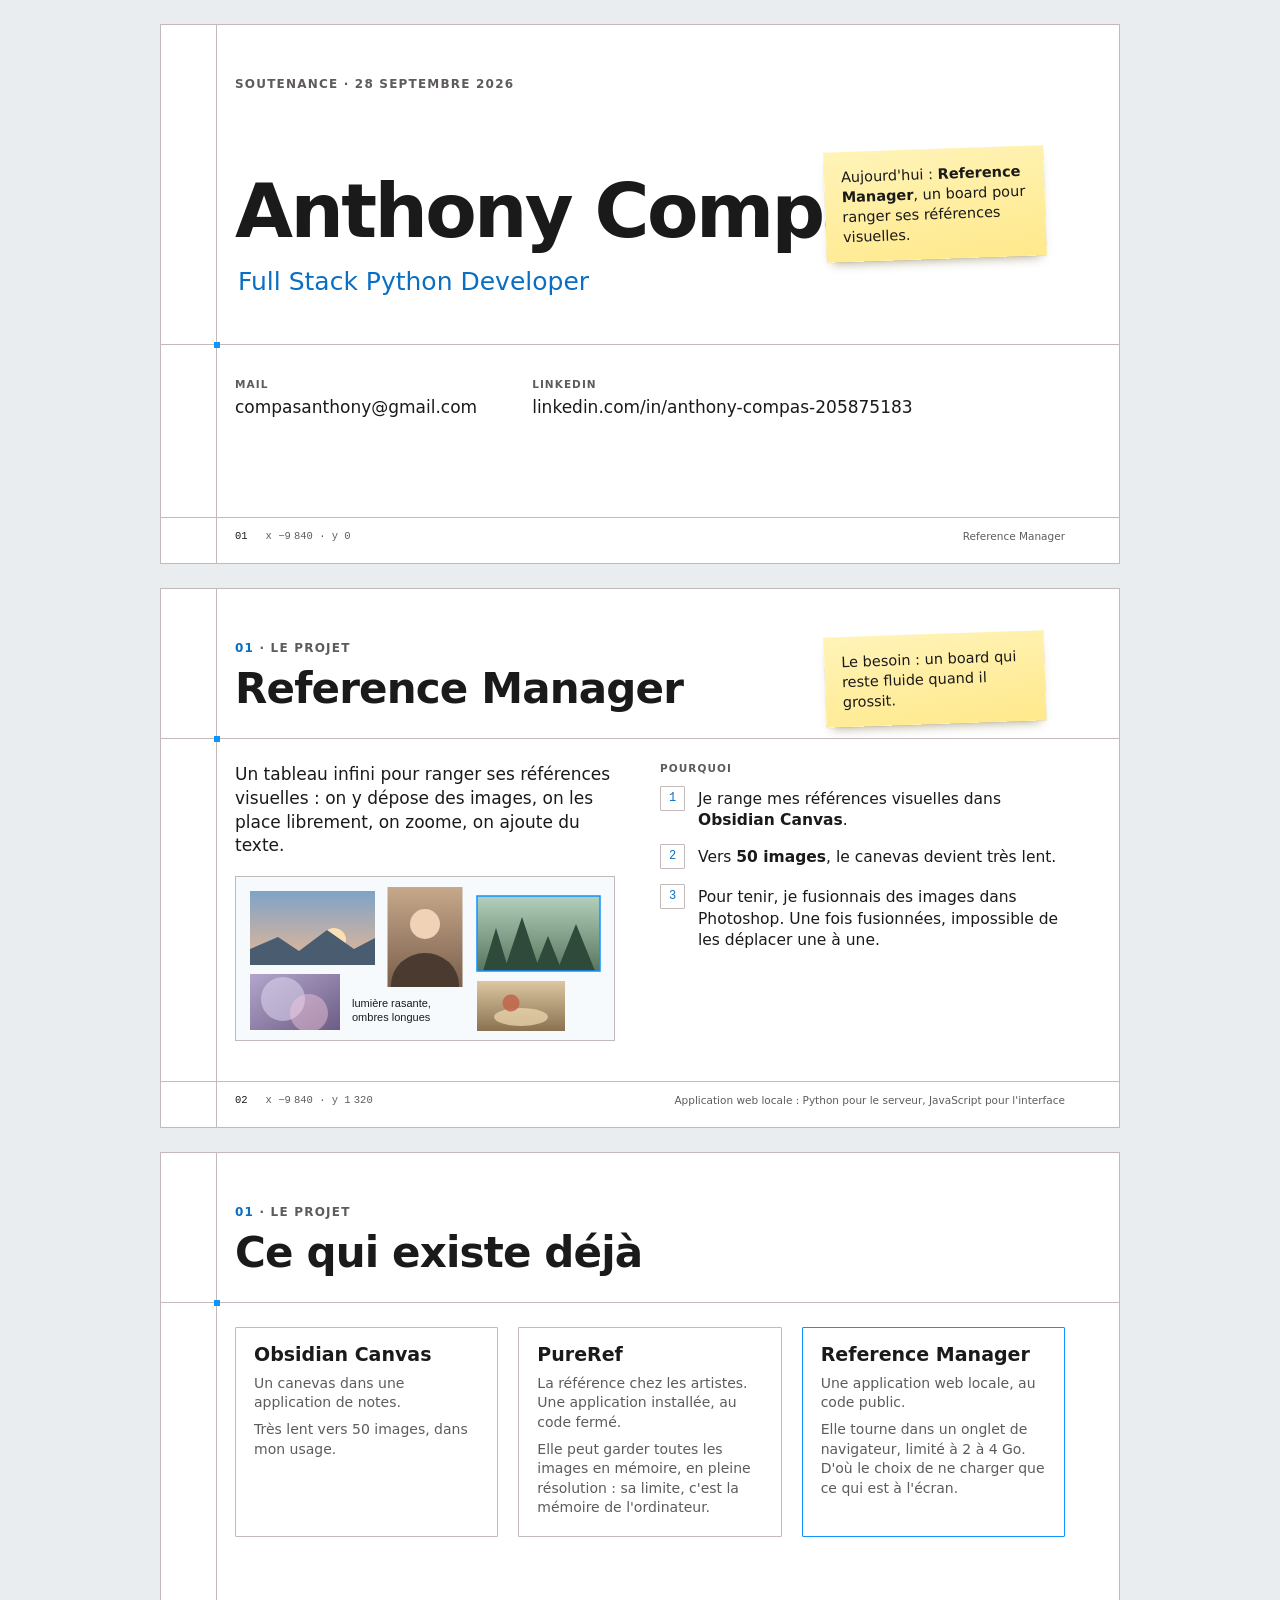
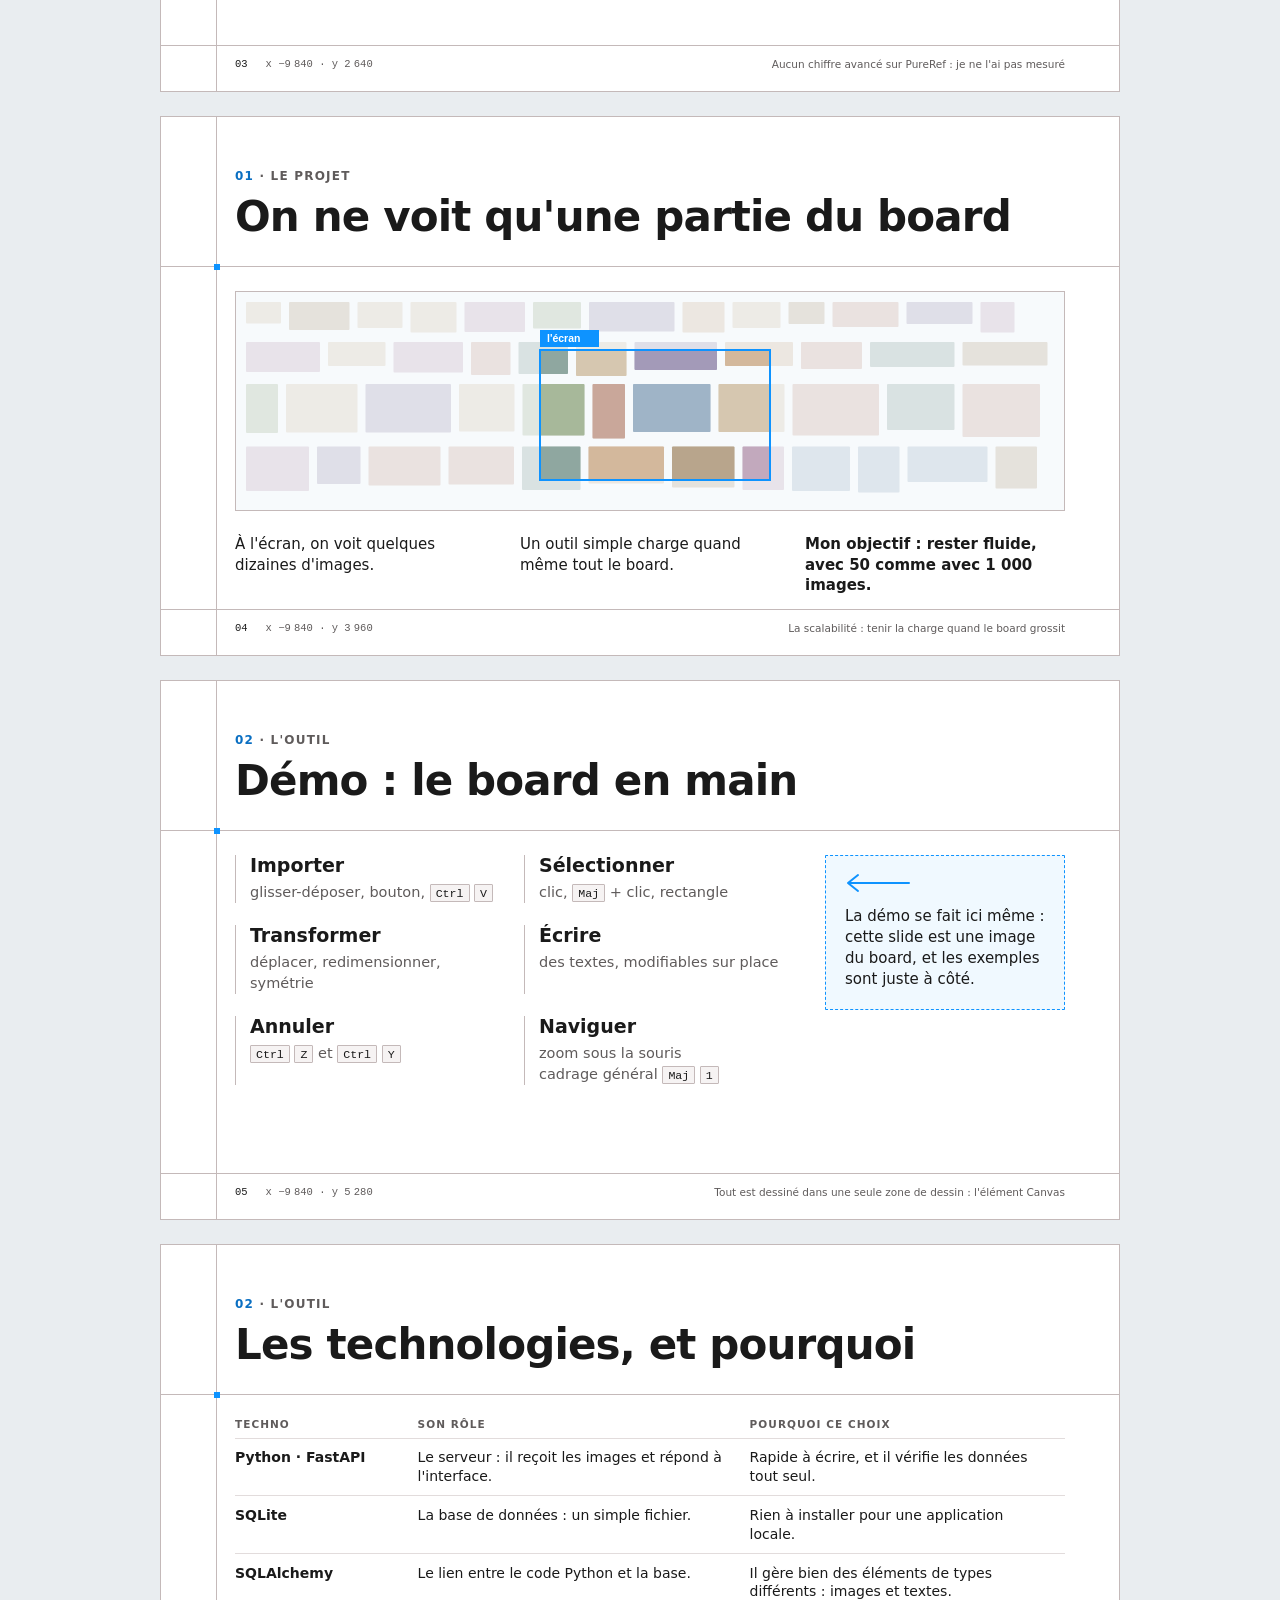
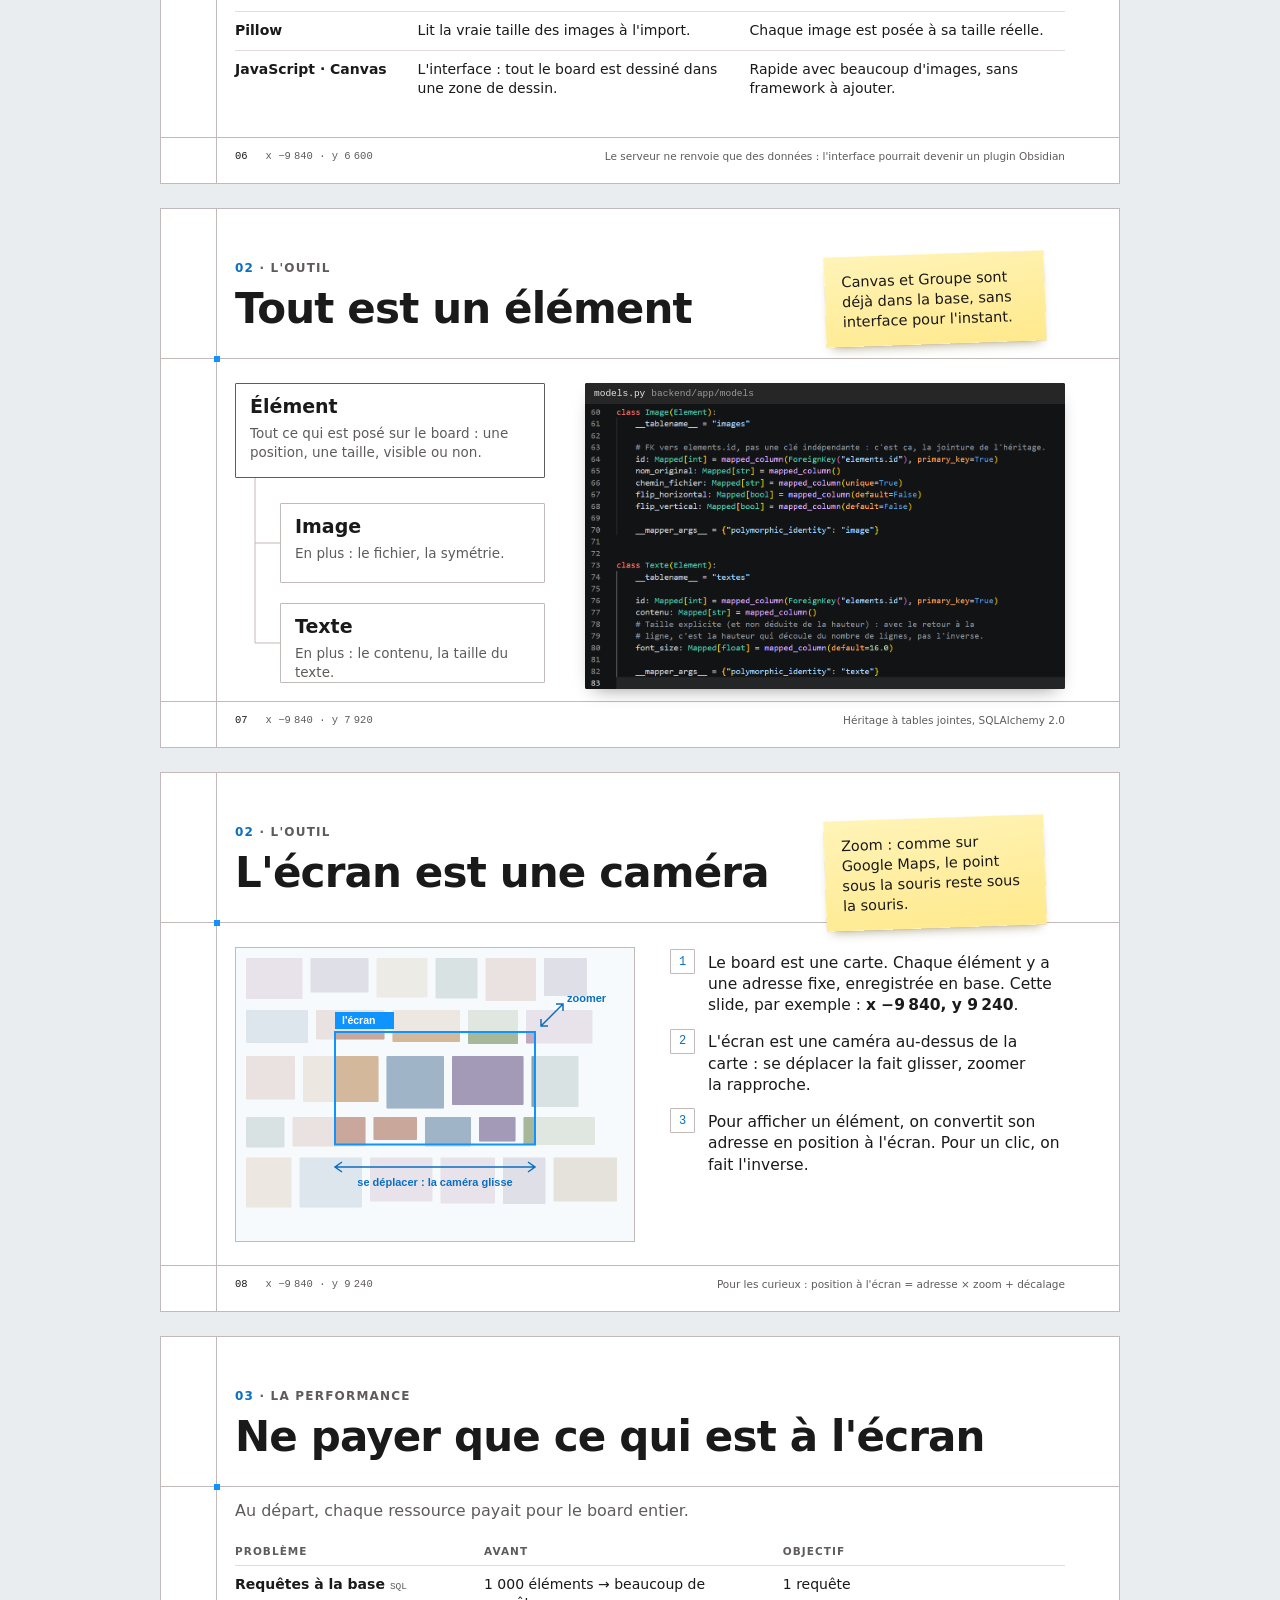
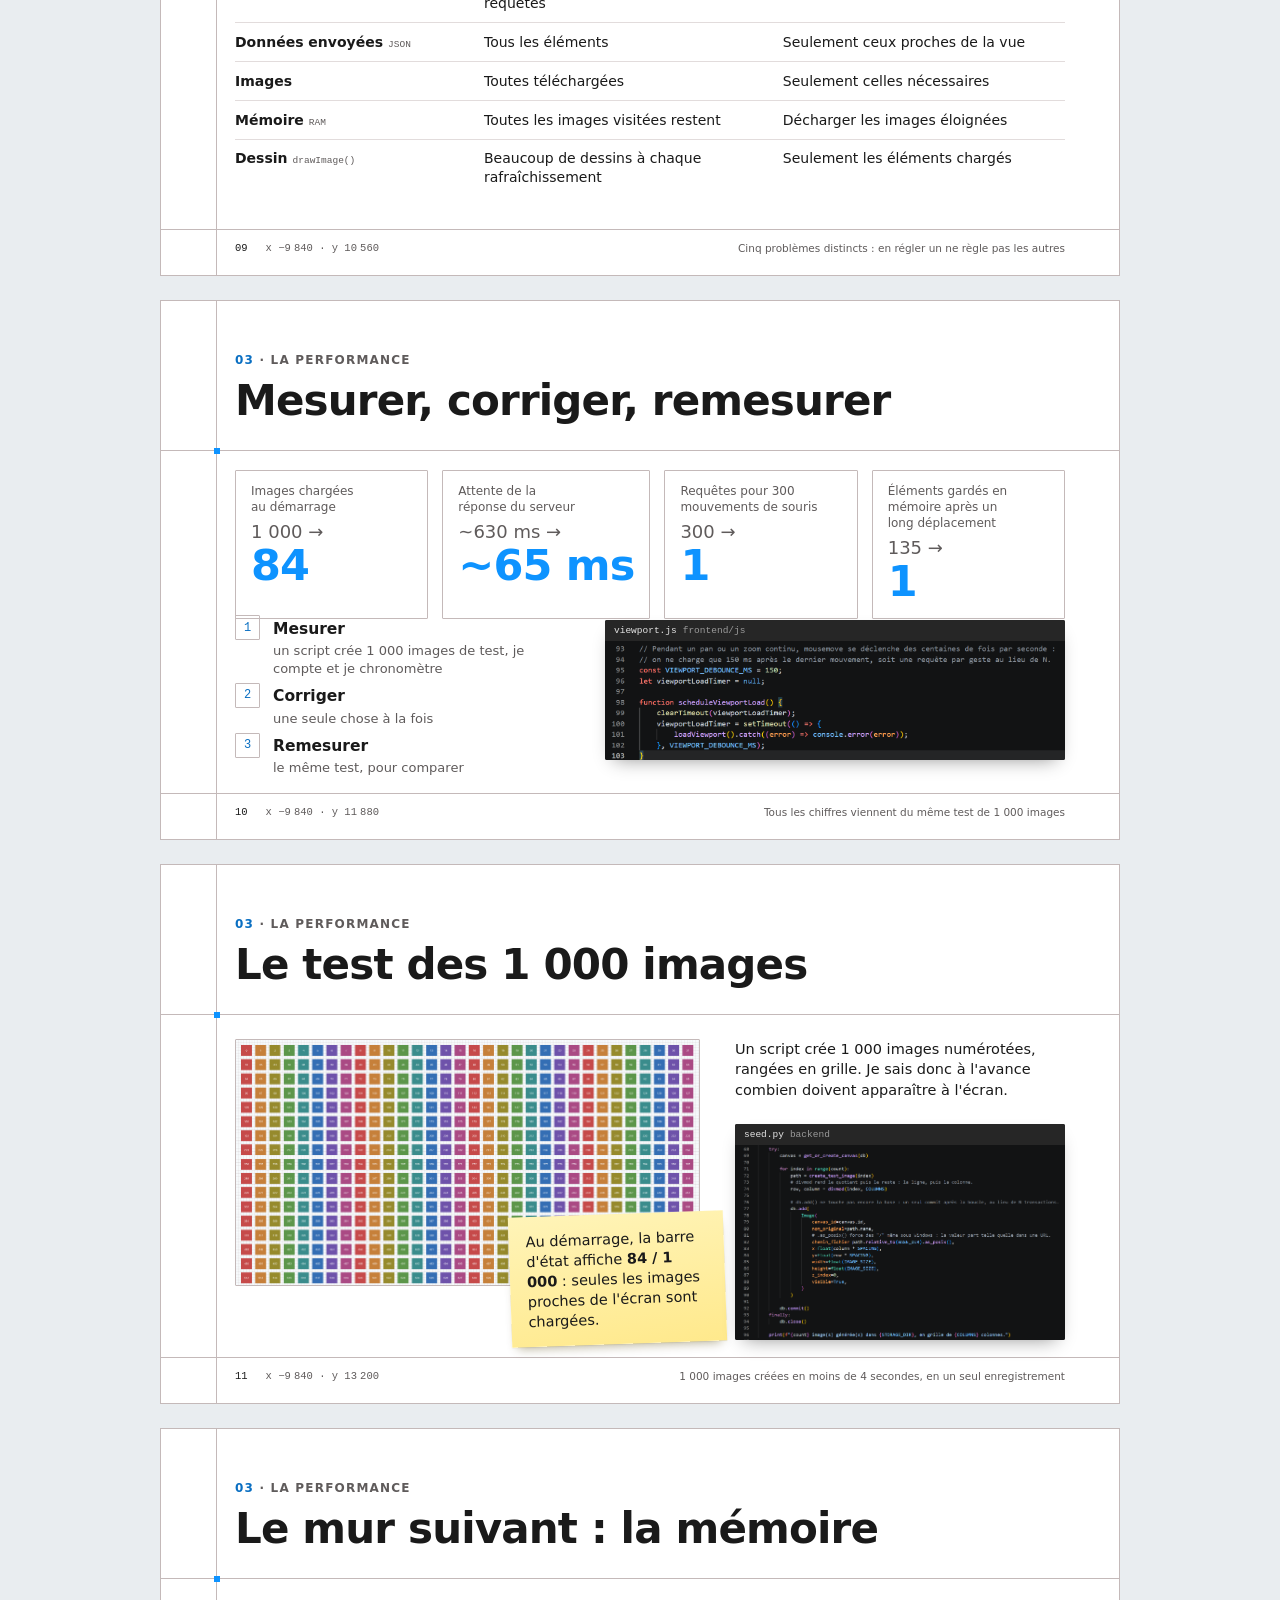
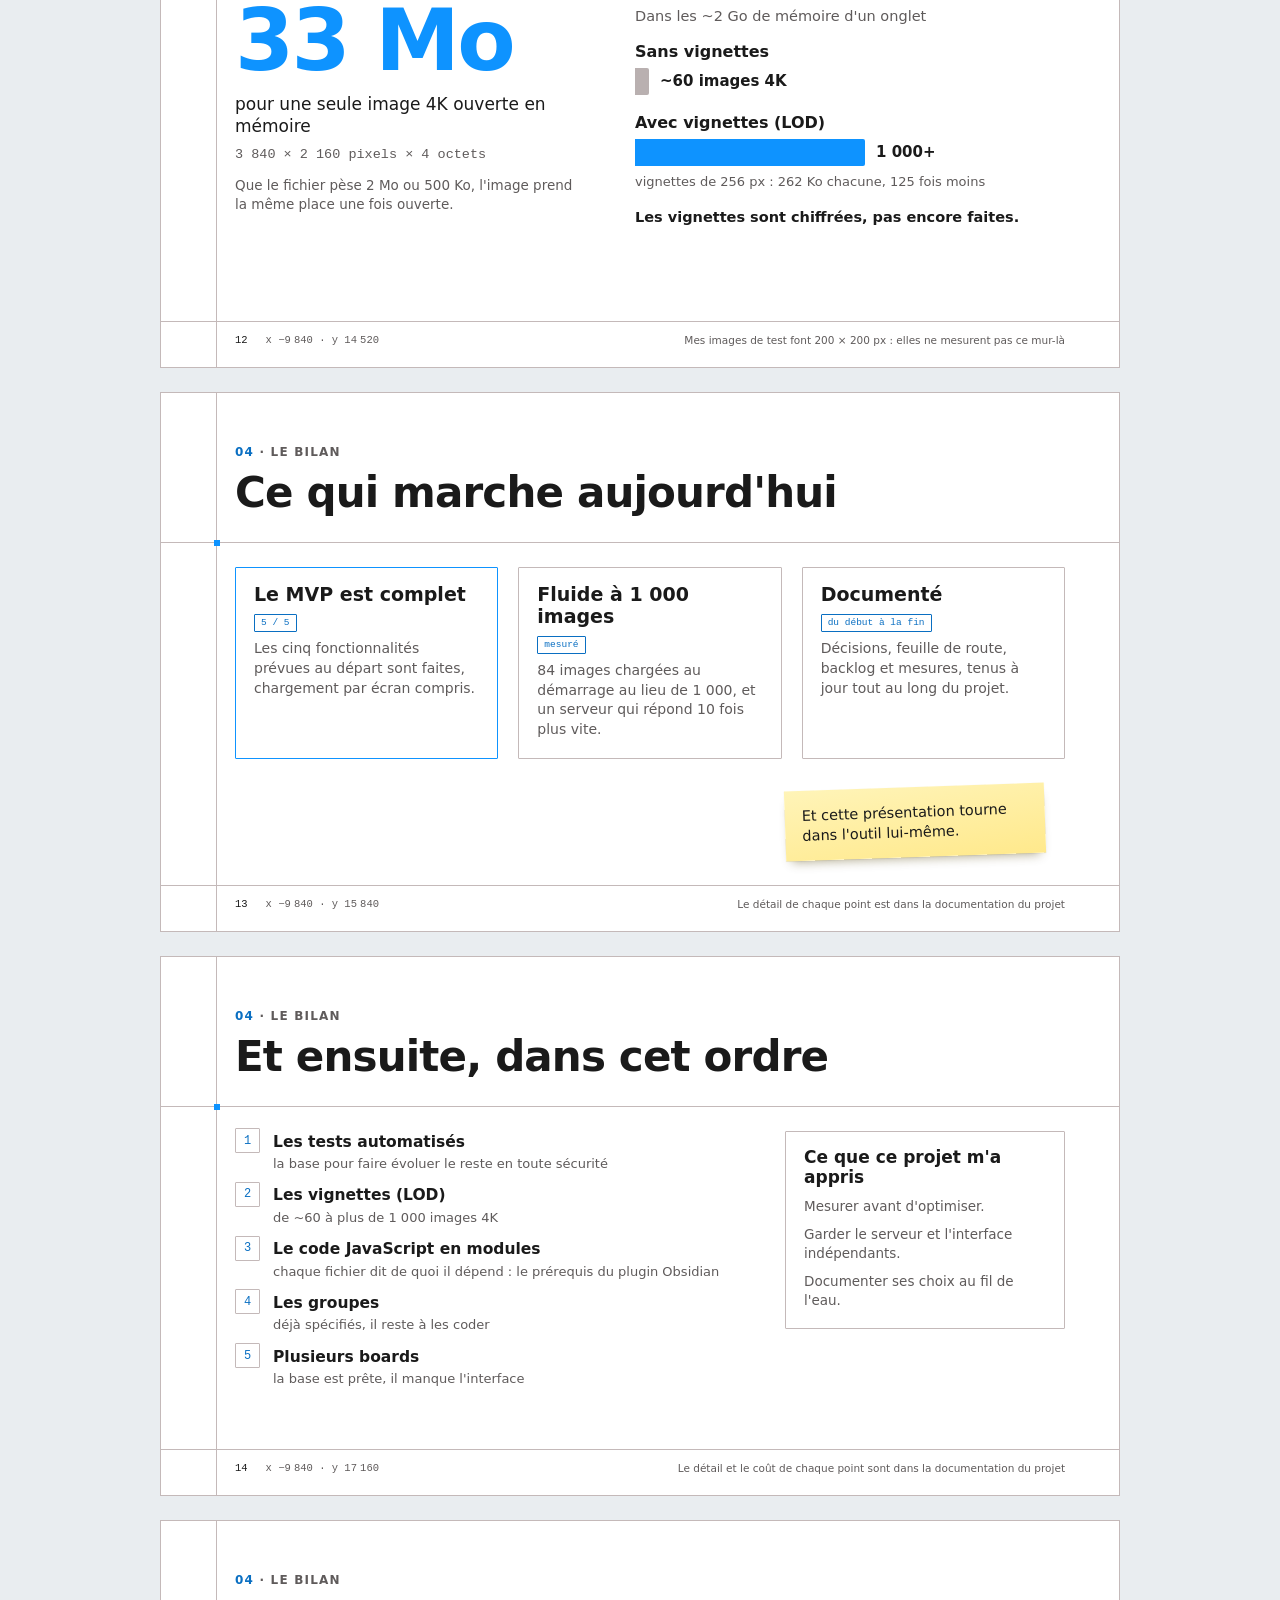
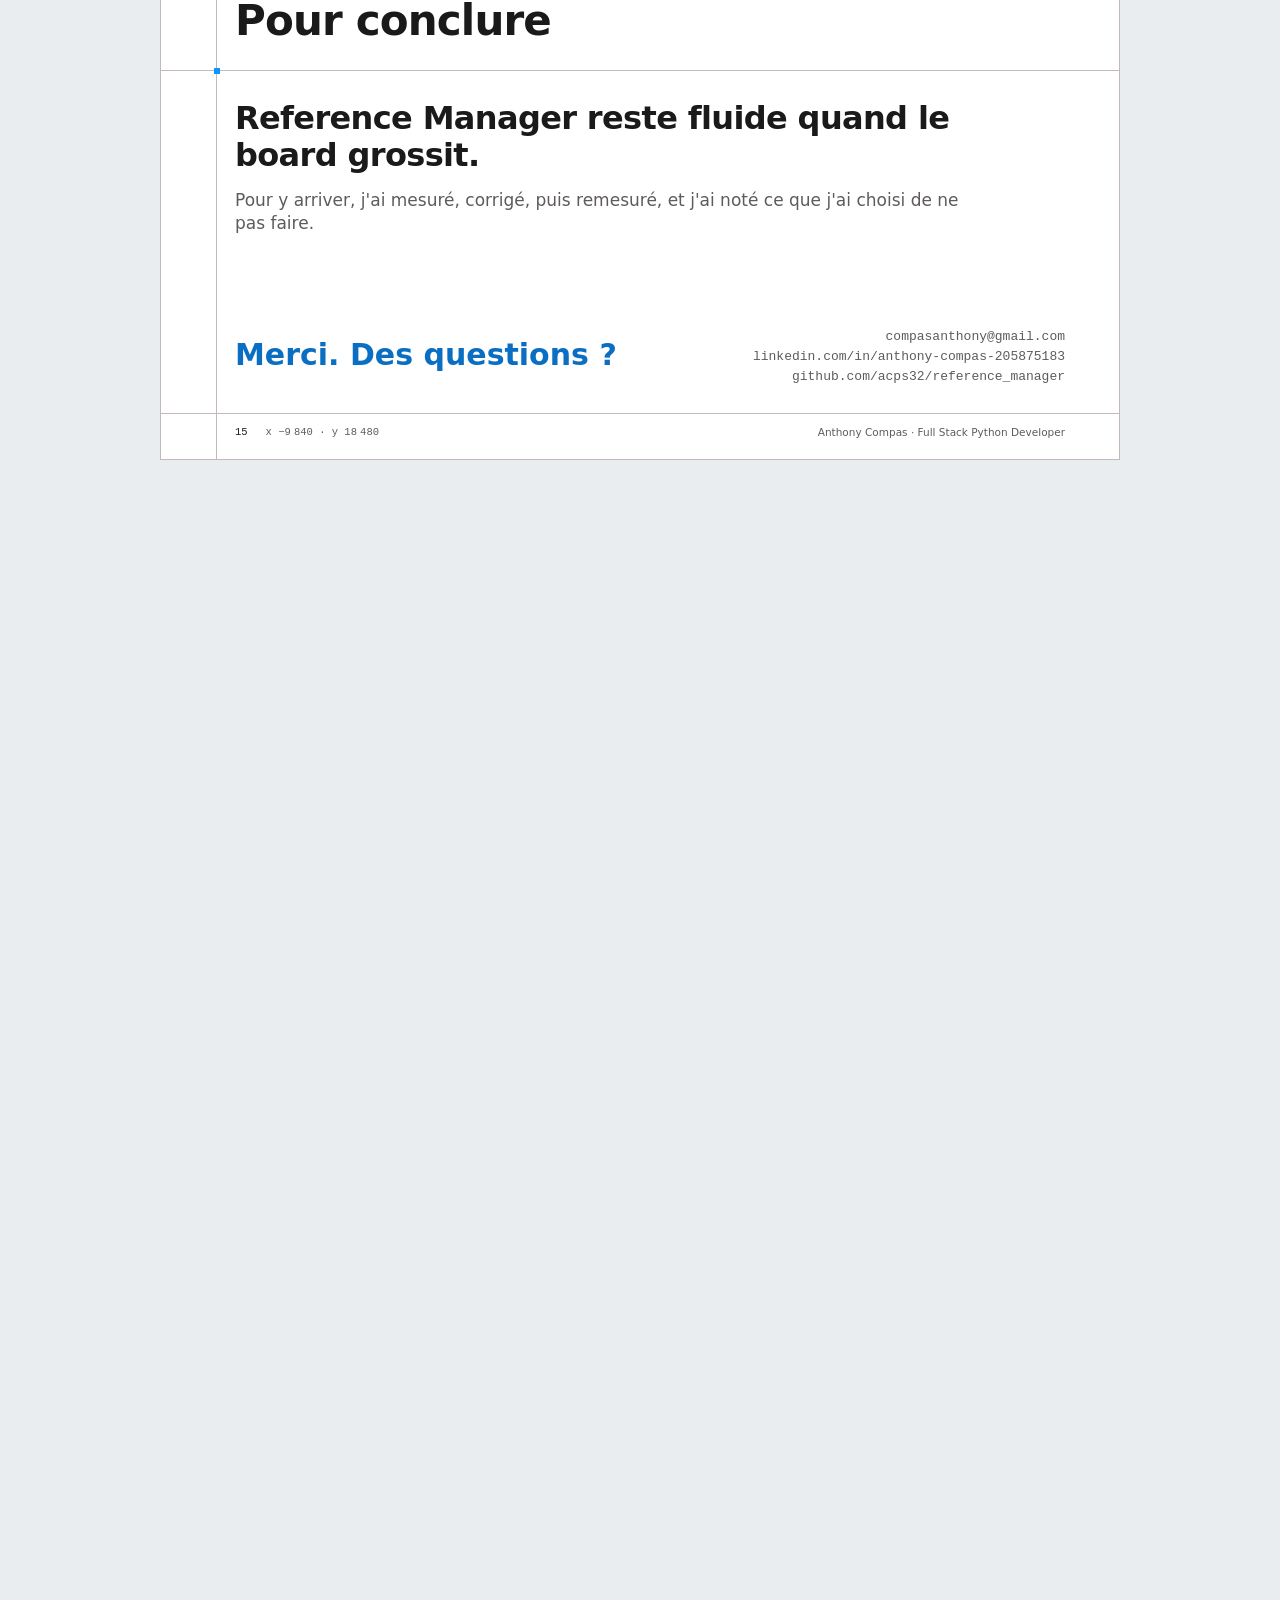
==== commit d8294f5b: "End the defense on a positive review Replace the "choosing not to do" slide with what works today (c" ====
--- a/docs/soutenance/slides/slides.html
+++ b/docs/soutenance/slides/slides.html
@@ -415,26 +415,26 @@
 <section class="slide">
     <i class="line v"></i><i class="line h top"></i><i class="line h bottom"></i><i class="cross"></i>
     <p class="kicker"><span class="num">04</span> · Le bilan</p>
-    <h1>Choisir de ne pas faire</h1>
+    <h1>Ce qui marche aujourd'hui</h1>
     <div class="block cards3" style="left:150px;top:350px;width:1660px">
-        <article class="card">
-            <h3>Les groupes</h3>
-            <span class="tag">codés, puis retirés</span>
-            <p>Une première version se déplaçait d'un bloc, comme sur Figma. Le bon modèle est un cadre visuel, comme sur Miro. Spécifiés de GRP-01 à GRP-07.</p>
+        <article class="card accent">
+            <h3>Le MVP est complet</h3>
+            <span class="tag">5 / 5</span>
+            <p>Les cinq fonctionnalités prévues au départ sont faites, chargement par écran compris.</p>
         </article>
         <article class="card">
-            <h3>Le culling</h3>
-            <span class="tag">écarté après mesure</span>
-            <p>Ne pas dessiner ce qui est hors de l'écran. Le chargement par vue ne laissait presque plus rien à écarter&nbsp;: aucun gain mesurable.</p>
+            <h3>Fluide à <span class="nw">1 000</span> images</h3>
+            <span class="tag">mesuré</span>
+            <p>84 images chargées au démarrage au lieu de <span class="nw">1 000</span>, et un serveur qui répond 10 fois plus vite.</p>
         </article>
         <article class="card">
-            <h3>Le menu radial</h3>
-            <span class="tag">construit, puis retiré</span>
-            <p>Plus original, mais plus difficile à découvrir que le clic droit habituel.</p>
+            <h3>Documenté</h3>
+            <span class="tag">du début à la fin</span>
+            <p>Décisions, feuille de route, backlog et mesures, tenus à jour tout au long du projet.</p>
         </article>
     </div>
-    <p class="block quote" style="left:150px;top:880px">«&nbsp;Choisir de ne pas faire, après mesure, vaut mieux que faire pour cocher.&nbsp;»</p>
-    <div class="footer"><span class="page"></span><span class="where"></span><span class="end">Tout est noté dans le backlog, y compris ce qui est abandonné</span></div>
+    <p class="postit" style="left:1250px;top:790px;width:520px">Et cette présentation tourne dans l'outil lui-même.</p>
+    <div class="footer"><span class="page"></span><span class="where"></span><span class="end">Le détail de chaque point est dans la documentation du projet</span></div>
 </section>
 
 <section class="slide">
@@ -442,18 +442,18 @@
     <p class="kicker"><span class="num">04</span> · Le bilan</p>
     <h1>Et ensuite, dans cet ordre</h1>
     <ol class="block numbered" style="left:150px;top:350px;width:1000px;gap:24px">
-        <li><span class="step">1</span><p><b>Les tests automatisés</b><span class="what">ma dette principale&nbsp;: sans eux, tout le reste devient risqué</span></p></li>
+        <li><span class="step">1</span><p><b>Les tests automatisés</b><span class="what">la base pour faire évoluer le reste en toute sécurité</span></p></li>
         <li><span class="step">2</span><p><b>Les vignettes (LOD)</b><span class="what">de ~60 à plus de <span class="nw">1 000</span> images 4K</span></p></li>
-        <li><span class="step">3</span><p><b>Le code JavaScript en modules</b><span class="what">moins de bugs, et c'est le prérequis du plugin Obsidian</span></p></li>
+        <li><span class="step">3</span><p><b>Le code JavaScript en modules</b><span class="what">chaque fichier dit de quoi il dépend&nbsp;: le prérequis du plugin Obsidian</span></p></li>
         <li><span class="step">4</span><p><b>Les groupes</b><span class="what">déjà spécifiés, il reste à les coder</span></p></li>
         <li><span class="step">5</span><p><b>Plusieurs boards</b><span class="what">la base est prête, il manque l'interface</span></p></li>
     </ol>
     <aside class="block card" style="left:1250px;top:350px;width:560px">
-        <h3 style="font-size:34px">Faiblesses connues</h3>
-        <ul style="margin-top:20px;display:flex;flex-direction:column;gap:18px;font-size:26px;line-height:1.4;color:var(--ink-dim)">
-            <li>L'extension des fichiers importés vient de leur nom&nbsp;: correctif d'une ligne, connu.</li>
-            <li>Pas d'outil de migration de la base (Alembic).</li>
-            <li>L'ordre d'affichage des éléments n'est pas enregistré.</li>
+        <h3 style="font-size:34px">Ce que ce projet m'a appris</h3>
+        <ul style="margin-top:20px;display:flex;flex-direction:column;gap:18px;font-size:27px;line-height:1.4;color:var(--ink-dim)">
+            <li>Mesurer avant d'optimiser.</li>
+            <li>Garder le serveur et l'interface indépendants.</li>
+            <li>Documenter ses choix au fil de l'eau.</li>
         </ul>
     </aside>
     <div class="footer"><span class="page"></span><span class="where"></span><span class="end">Le détail et le coût de chaque point sont dans la documentation du projet</span></div>
